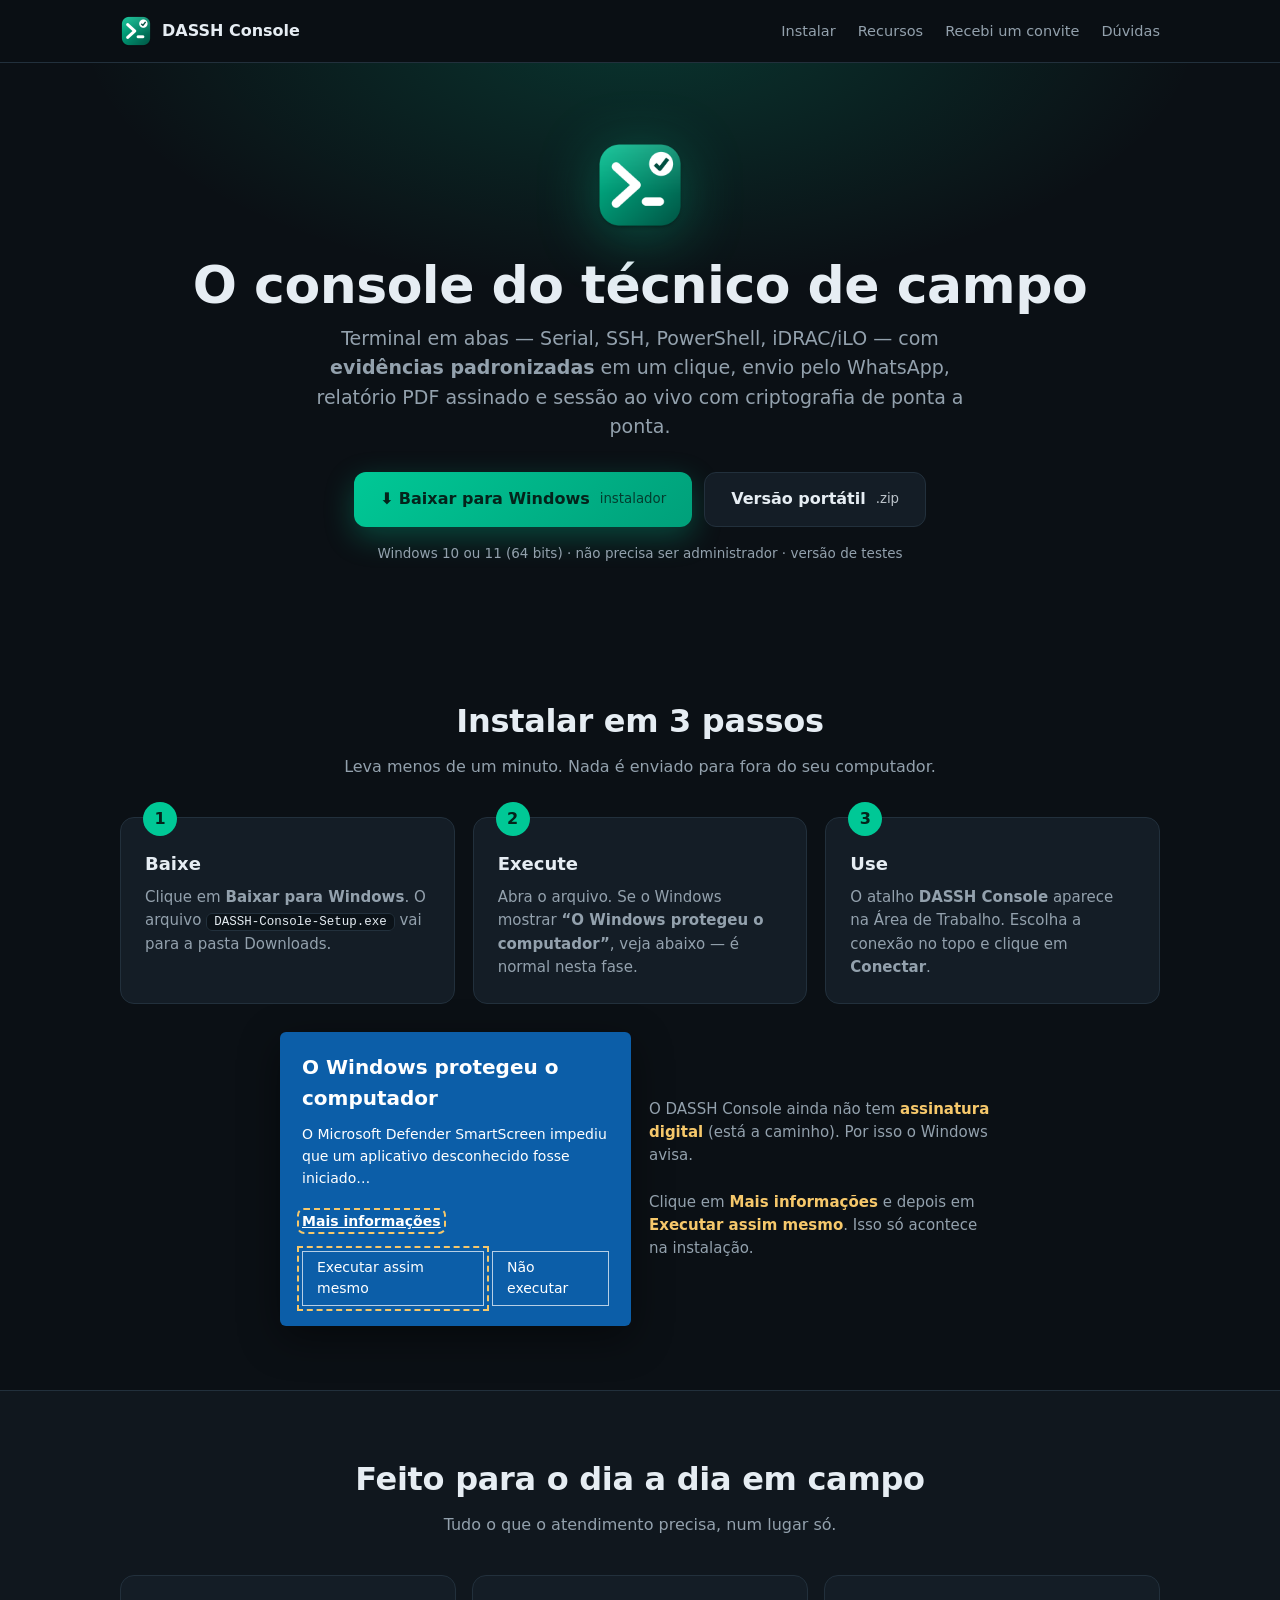
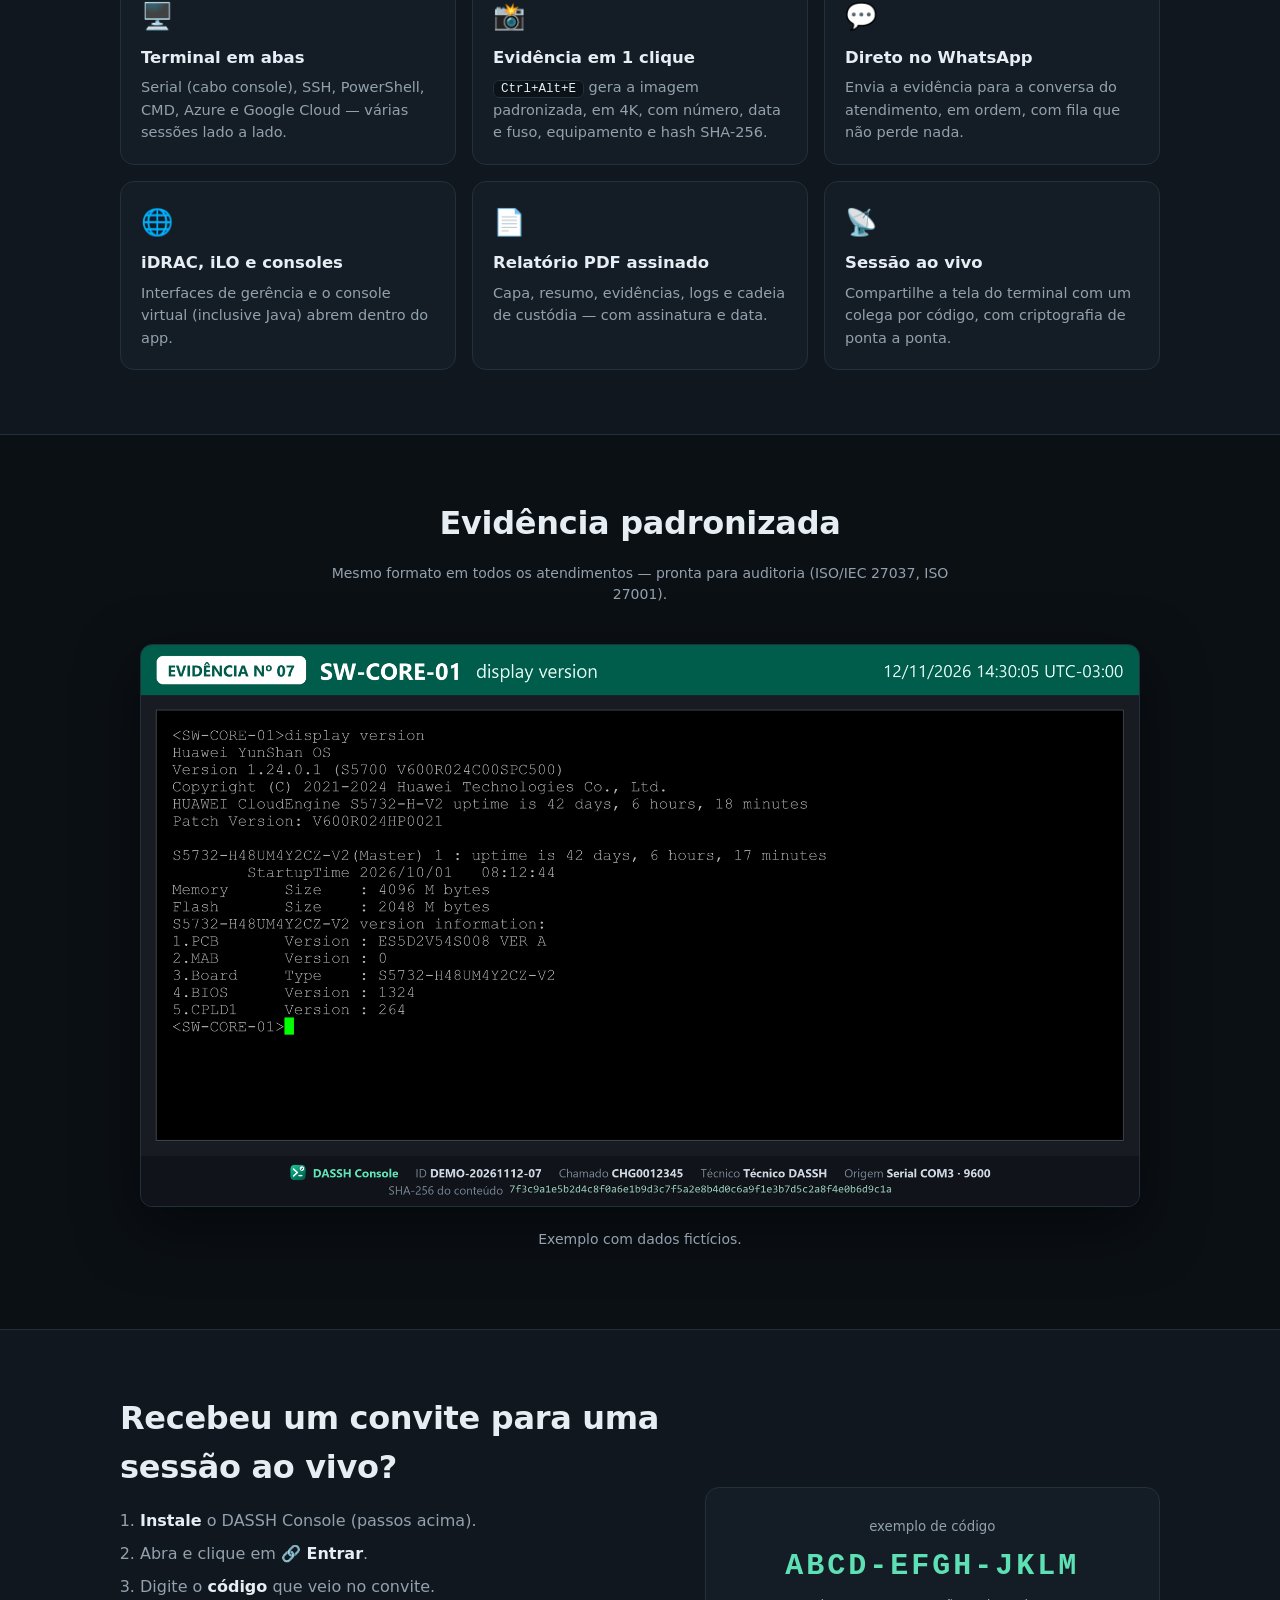
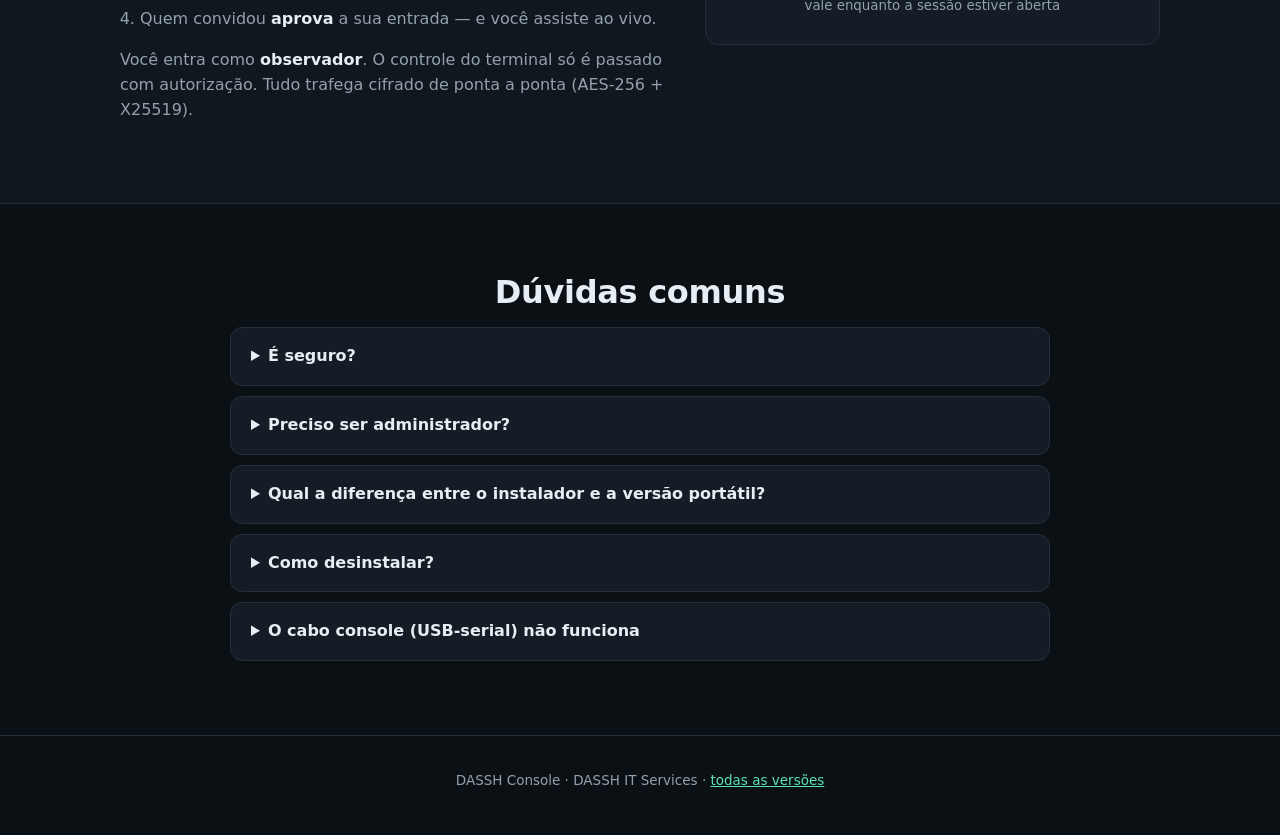
==== index.html @ 8c405d83 "Pagina de instalacao (GitHub Pages)" ====
<!doctype html>
<html lang="pt-BR">
<head>
<meta charset="utf-8">
<meta name="viewport" content="width=device-width, initial-scale=1">
<title>DASSH Console — instalar</title>
<meta name="description" content="DASSH Console: terminal em abas (Serial, SSH, PowerShell, Web/iDRAC) com evidências padronizadas, relatório PDF e sessão ao vivo. Instalação em 3 passos.">
<link rel="icon" href="img/favicon.ico">
<style>
  :root {
    --fundo: #0b1015; --fundo2: #10171e; --painel: #141d26; --borda: #22303c; --texto: #e6edf3; --suave: #93a1ad;
    --verde: #00c896; --verde-esc: #004e40; --verde-cl: #5ee0b5; --aviso: #f6c86b; --raio: 14px;
  }
  * { box-sizing: border-box; }
  html { scroll-behavior: smooth; }
  body { margin: 0; background: var(--fundo); color: var(--texto); line-height: 1.55;
    font: 16px/1.55 "Segoe UI", system-ui, -apple-system, Roboto, "Helvetica Neue", Arial, sans-serif; }
  a { color: var(--verde-cl); }
  .cont { max-width: 1080px; margin: 0 auto; padding: 0 20px; }
  header.topo { position: sticky; top: 0; z-index: 5; background: rgba(11,16,21,.85); backdrop-filter: blur(10px);
    border-bottom: 1px solid var(--borda); }
  header.topo .cont { display: flex; align-items: center; justify-content: space-between; height: 62px; }
  .marca { display: flex; align-items: center; gap: 10px; text-decoration: none; color: var(--texto); font-weight: 700; }
  .marca img { width: 32px; height: 32px; }
  nav a { color: var(--suave); text-decoration: none; margin-left: 22px; font-size: 14.5px; }
  nav a:hover { color: var(--texto); }
  @media (max-width: 720px) { nav { display: none; } }

  .hero { padding: 76px 0 56px; text-align: center;
    background: radial-gradient(800px 380px at 50% -40px, rgba(0,200,150,.20), transparent 70%); }
  .hero img.logo { width: 92px; height: 92px; filter: drop-shadow(0 10px 30px rgba(0,200,150,.35)); }
  .hero h1 { font-size: clamp(32px, 5vw, 52px); margin: 18px 0 10px; letter-spacing: -.5px; line-height: 1.1; }
  .hero p.sub { color: var(--suave); font-size: clamp(16px, 2.2vw, 19px); max-width: 680px; margin: 0 auto 30px; }
  .botoes { display: flex; gap: 12px; justify-content: center; flex-wrap: wrap; }
  .btn { display: inline-flex; align-items: center; gap: 10px; padding: 14px 26px; border-radius: 12px; font-weight: 650;
    text-decoration: none; font-size: 16px; border: 1px solid var(--borda); color: var(--texto); background: var(--painel);
    transition: transform .15s, box-shadow .15s, border-color .15s; }
  .btn:hover { transform: translateY(-2px); border-color: var(--verde); }
  .btn.prim { background: linear-gradient(135deg, var(--verde), #00a07a); color: #04231b; border: 0;
    box-shadow: 0 10px 30px rgba(0,200,150,.30); }
  .btn.prim:hover { box-shadow: 0 14px 38px rgba(0,200,150,.45); }
  .btn small { font-weight: 500; opacity: .8; }
  .req { color: var(--suave); font-size: 13.5px; margin-top: 16px; }

  section { padding: 64px 0; }
  section.alt { background: var(--fundo2); border-top: 1px solid var(--borda); border-bottom: 1px solid var(--borda); }
  h2 { font-size: clamp(24px, 3.4vw, 32px); margin: 0 0 8px; text-align: center; letter-spacing: -.3px; }
  .lead { color: var(--suave); text-align: center; margin: 0 auto 38px; max-width: 640px; }

  .passos { display: grid; grid-template-columns: repeat(3, 1fr); gap: 18px; counter-reset: p; }
  @media (max-width: 860px) { .passos { grid-template-columns: 1fr; } }
  .passo { background: var(--painel); border: 1px solid var(--borda); border-radius: var(--raio); padding: 24px; position: relative; }
  .passo::before { counter-increment: p; content: counter(p); position: absolute; top: -16px; left: 22px; width: 34px; height: 34px;
    border-radius: 50%; background: var(--verde); color: #04231b; font-weight: 800; display: grid; place-items: center; }
  .passo h3 { margin: 8px 0 8px; font-size: 18px; }
  .passo p { margin: 0; color: var(--suave); font-size: 15px; }
  kbd { font: 12.5px Consolas, monospace; background: #0b1218; border: 1px solid var(--borda); border-radius: 6px; padding: 1px 7px; color: var(--texto); }

  /* "Windows protegeu o computador" desenhado em HTML (sem print) */
  .smart { margin: 28px auto 0; max-width: 720px; display: grid; grid-template-columns: 1fr 1fr; gap: 18px; align-items: center; }
  @media (max-width: 760px) { .smart { grid-template-columns: 1fr; } }
  .win { background: #0c5ea8; color: #fff; border-radius: 6px; padding: 20px 22px; font-size: 14px; box-shadow: 0 12px 40px rgba(0,0,0,.45); }
  .win b { font-size: 20px; font-weight: 600; display: block; margin-bottom: 10px; }
  .win .link { text-decoration: underline; font-weight: 600; outline: 2px dashed var(--aviso); outline-offset: 3px; border-radius: 2px; }
  .win .rodape { display: flex; justify-content: flex-end; gap: 8px; margin-top: 18px; }
  .win .rodape span { border: 1px solid rgba(255,255,255,.7); padding: 5px 14px; }
  .win .rodape span.exec { outline: 2px dashed var(--aviso); outline-offset: 3px; }
  .smart .exp { color: var(--suave); font-size: 15px; }
  .smart .exp b { color: var(--aviso); }

  .recursos { display: grid; grid-template-columns: repeat(3, 1fr); gap: 16px; }
  @media (max-width: 860px) { .recursos { grid-template-columns: 1fr 1fr; } }
  @media (max-width: 560px) { .recursos { grid-template-columns: 1fr; } }
  .rec { background: var(--painel); border: 1px solid var(--borda); border-radius: var(--raio); padding: 20px; }
  .rec .ic { font-size: 26px; }
  .rec h3 { margin: 8px 0 6px; font-size: 16.5px; }
  .rec p { margin: 0; color: var(--suave); font-size: 14.5px; }

  .ev { text-align: center; }
  .ev img { width: 100%; max-width: 1000px; border-radius: 12px; border: 1px solid var(--borda); box-shadow: 0 20px 60px rgba(0,0,0,.5); }
  .ev p { color: var(--suave); font-size: 14px; margin-top: 14px; }

  .convite { display: grid; grid-template-columns: 1.1fr .9fr; gap: 28px; align-items: center; }
  @media (max-width: 860px) { .convite { grid-template-columns: 1fr; } }
  .convite ol { padding-left: 20px; color: var(--suave); } .convite li { margin: 8px 0; } .convite li b { color: var(--texto); }
  .codigo { background: var(--painel); border: 1px solid var(--borda); border-radius: var(--raio); padding: 26px; text-align: center; }
  .codigo .c { font: 700 clamp(22px, 4vw, 30px) Consolas, monospace; letter-spacing: 3px; color: var(--verde-cl); margin: 10px 0; }
  .codigo small { color: var(--suave); }

  details { background: var(--painel); border: 1px solid var(--borda); border-radius: 12px; padding: 16px 20px; margin: 10px auto; max-width: 820px; }
  summary { cursor: pointer; font-weight: 600; }
  details p { color: var(--suave); margin: 10px 0 0; }

  footer { padding: 34px 0 44px; text-align: center; color: var(--suave); font-size: 13.5px; border-top: 1px solid var(--borda); }
</style>
</head>
<body>
<header class="topo"><div class="cont">
  <a class="marca" href="#"><img src="img/logo.png" alt="">DASSH Console</a>
  <nav><a href="#instalar">Instalar</a><a href="#recursos">Recursos</a><a href="#convite">Recebi um convite</a><a href="#duvidas">Dúvidas</a></nav>
</div></header>

<section class="hero"><div class="cont">
  <img class="logo" src="img/logo.png" alt="DASSH Console">
  <h1>O console do técnico de campo</h1>
  <p class="sub">Terminal em abas — Serial, SSH, PowerShell, iDRAC/iLO — com <b>evidências padronizadas</b> em um clique,
    envio pelo WhatsApp, relatório PDF assinado e sessão ao vivo com criptografia de ponta a ponta.</p>
  <div class="botoes">
    <a class="btn prim" href="https://github.com/ClaudioSirimarco/dassh-console-download/releases/latest/download/DASSH-Console-Setup.exe">⬇ Baixar para Windows <small>instalador</small></a>
    <a class="btn" href="https://github.com/ClaudioSirimarco/dassh-console-download/releases/latest/download/DASSH-Console-Portatil.zip">Versão portátil <small>.zip</small></a>
  </div>
  <p class="req">Windows 10 ou 11 (64 bits) · não precisa ser administrador · versão de testes</p>
</div></section>

<section id="instalar"><div class="cont">
  <h2>Instalar em 3 passos</h2>
  <p class="lead">Leva menos de um minuto. Nada é enviado para fora do seu computador.</p>
  <div class="passos">
    <div class="passo"><h3>Baixe</h3><p>Clique em <b>Baixar para Windows</b>. O arquivo <kbd>DASSH-Console-Setup.exe</kbd> vai para a pasta Downloads.</p></div>
    <div class="passo"><h3>Execute</h3><p>Abra o arquivo. Se o Windows mostrar <b>“O Windows protegeu o computador”</b>, veja abaixo — é normal nesta fase.</p></div>
    <div class="passo"><h3>Use</h3><p>O atalho <b>DASSH Console</b> aparece na Área de Trabalho. Escolha a conexão no topo e clique em <b>Conectar</b>.</p></div>
  </div>
  <div class="smart">
    <div class="win" aria-hidden="true"><b>O Windows protegeu o computador</b>
      O Microsoft Defender SmartScreen impediu que um aplicativo desconhecido fosse iniciado…<br><br>
      <span class="link">Mais informações</span>
      <div class="rodape"><span class="exec">Executar assim mesmo</span><span>Não executar</span></div></div>
    <div class="exp">O DASSH Console ainda não tem <b>assinatura digital</b> (está a caminho). Por isso o Windows avisa.<br><br>
      Clique em <b>Mais informações</b> e depois em <b>Executar assim mesmo</b>. Isso só acontece na instalação.</div>
  </div>
</div></section>

<section class="alt" id="recursos"><div class="cont">
  <h2>Feito para o dia a dia em campo</h2>
  <p class="lead">Tudo o que o atendimento precisa, num lugar só.</p>
  <div class="recursos">
    <div class="rec"><div class="ic">🖥️</div><h3>Terminal em abas</h3><p>Serial (cabo console), SSH, PowerShell, CMD, Azure e Google Cloud — várias sessões lado a lado.</p></div>
    <div class="rec"><div class="ic">📸</div><h3>Evidência em 1 clique</h3><p><kbd>Ctrl+Alt+E</kbd> gera a imagem padronizada, em 4K, com número, data e fuso, equipamento e hash SHA-256.</p></div>
    <div class="rec"><div class="ic">💬</div><h3>Direto no WhatsApp</h3><p>Envia a evidência para a conversa do atendimento, em ordem, com fila que não perde nada.</p></div>
    <div class="rec"><div class="ic">🌐</div><h3>iDRAC, iLO e consoles</h3><p>Interfaces de gerência e o console virtual (inclusive Java) abrem dentro do app.</p></div>
    <div class="rec"><div class="ic">📄</div><h3>Relatório PDF assinado</h3><p>Capa, resumo, evidências, logs e cadeia de custódia — com assinatura e data.</p></div>
    <div class="rec"><div class="ic">📡</div><h3>Sessão ao vivo</h3><p>Compartilhe a tela do terminal com um colega por código, com criptografia de ponta a ponta.</p></div>
  </div>
</div></section>

<section class="ev"><div class="cont">
  <h2>Evidência padronizada</h2>
  <p class="lead">Mesmo formato em todos os atendimentos — pronta para auditoria (ISO/IEC 27037, ISO 27001).</p>
  <img src="img/evidencia-exemplo.png" alt="Exemplo de evidência gerada pelo DASSH Console" loading="lazy">
  <p>Exemplo com dados fictícios.</p>
</div></section>

<section class="alt" id="convite"><div class="cont convite">
  <div>
    <h2 style="text-align:left">Recebeu um convite para uma sessão ao vivo?</h2>
    <ol>
      <li><b>Instale</b> o DASSH Console (passos acima).</li>
      <li>Abra e clique em <b>🔗 Entrar</b>.</li>
      <li>Digite o <b>código</b> que veio no convite.</li>
      <li>Quem convidou <b>aprova</b> a sua entrada — e você assiste ao vivo.</li>
    </ol>
    <p style="color:var(--suave)">Você entra como <b style="color:var(--texto)">observador</b>. O controle do terminal só é passado com
      autorização. Tudo trafega cifrado de ponta a ponta (AES-256 + X25519).</p>
  </div>
  <div class="codigo"><small>exemplo de código</small><div class="c">ABCD-EFGH-JKLM</div><small>vale enquanto a sessão estiver aberta</small></div>
</div></section>

<section id="duvidas"><div class="cont">
  <h2>Dúvidas comuns</h2>
  <details><summary>É seguro?</summary><p>O app roda no seu computador. Evidências, logs e senhas ficam com você (as senhas
    protegidas pelo próprio Windows). A câmera e o microfone nunca são usados. Na sessão ao vivo, só quem você aprova consegue ver.</p></details>
  <details><summary>Preciso ser administrador?</summary><p>Não. A instalação é só para o seu usuário. O app só pede permissão do
    Windows em ações específicas (ex.: instalar o driver do cabo console ou adicionar um IP temporário), e sempre avisa antes.</p></details>
  <details><summary>Qual a diferença entre o instalador e a versão portátil?</summary><p>O instalador cria atalhos e o desinstalador.
    A portátil roda de uma pasta ou pendrive, sem instalar: descompacte e abra <kbd>DASSH Console.exe</kbd>.</p></details>
  <details><summary>Como desinstalar?</summary><p>Configurações do Windows → Aplicativos → DASSH Console → Desinstalar.</p></details>
  <details><summary>O cabo console (USB-serial) não funciona</summary><p>Use o botão 🩺 ao lado da porta COM: o app diagnostica
    o cabo e o driver e indica a correção. O 🔓 libera uma porta que ficou presa.</p></details>
</div></section>

<footer><div class="cont">DASSH Console · DASSH IT Services · <a href="https://github.com/ClaudioSirimarco/dassh-console-download/releases">todas as versões</a></div></footer>
</body>
</html>
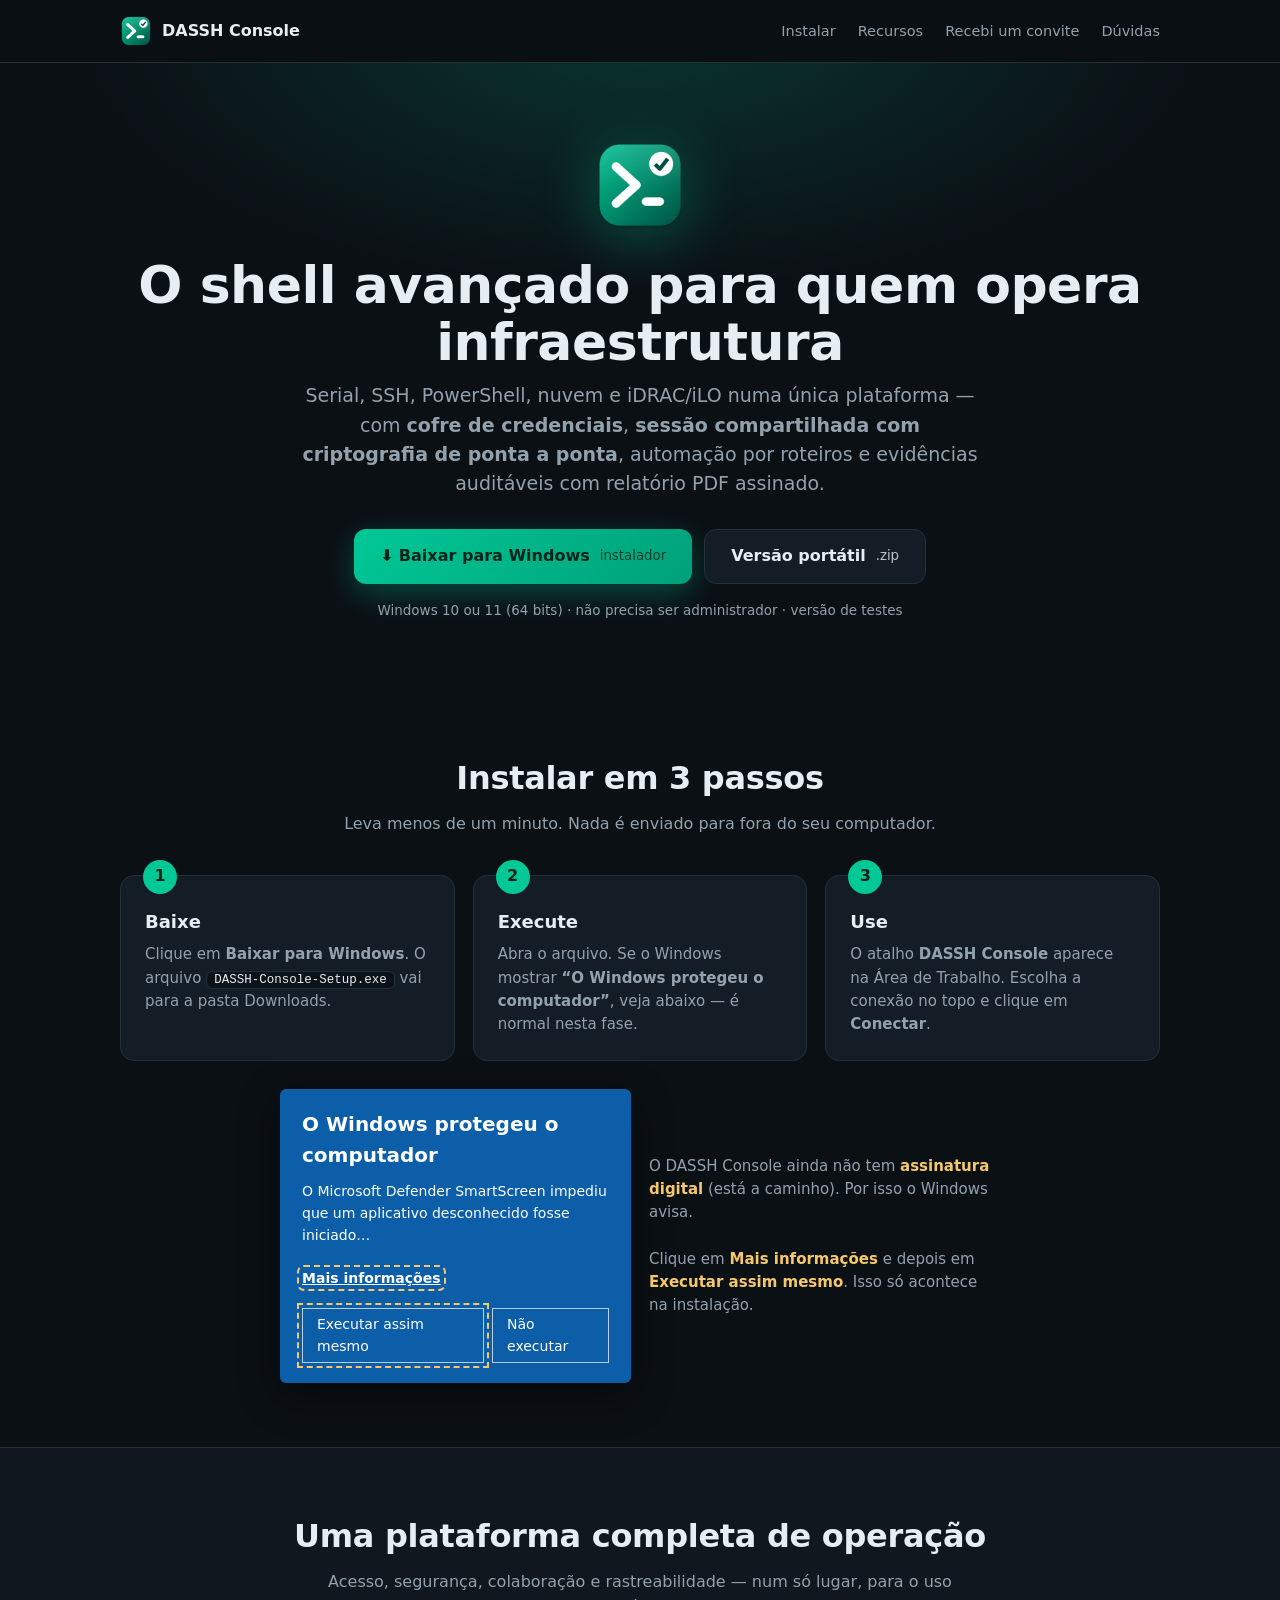
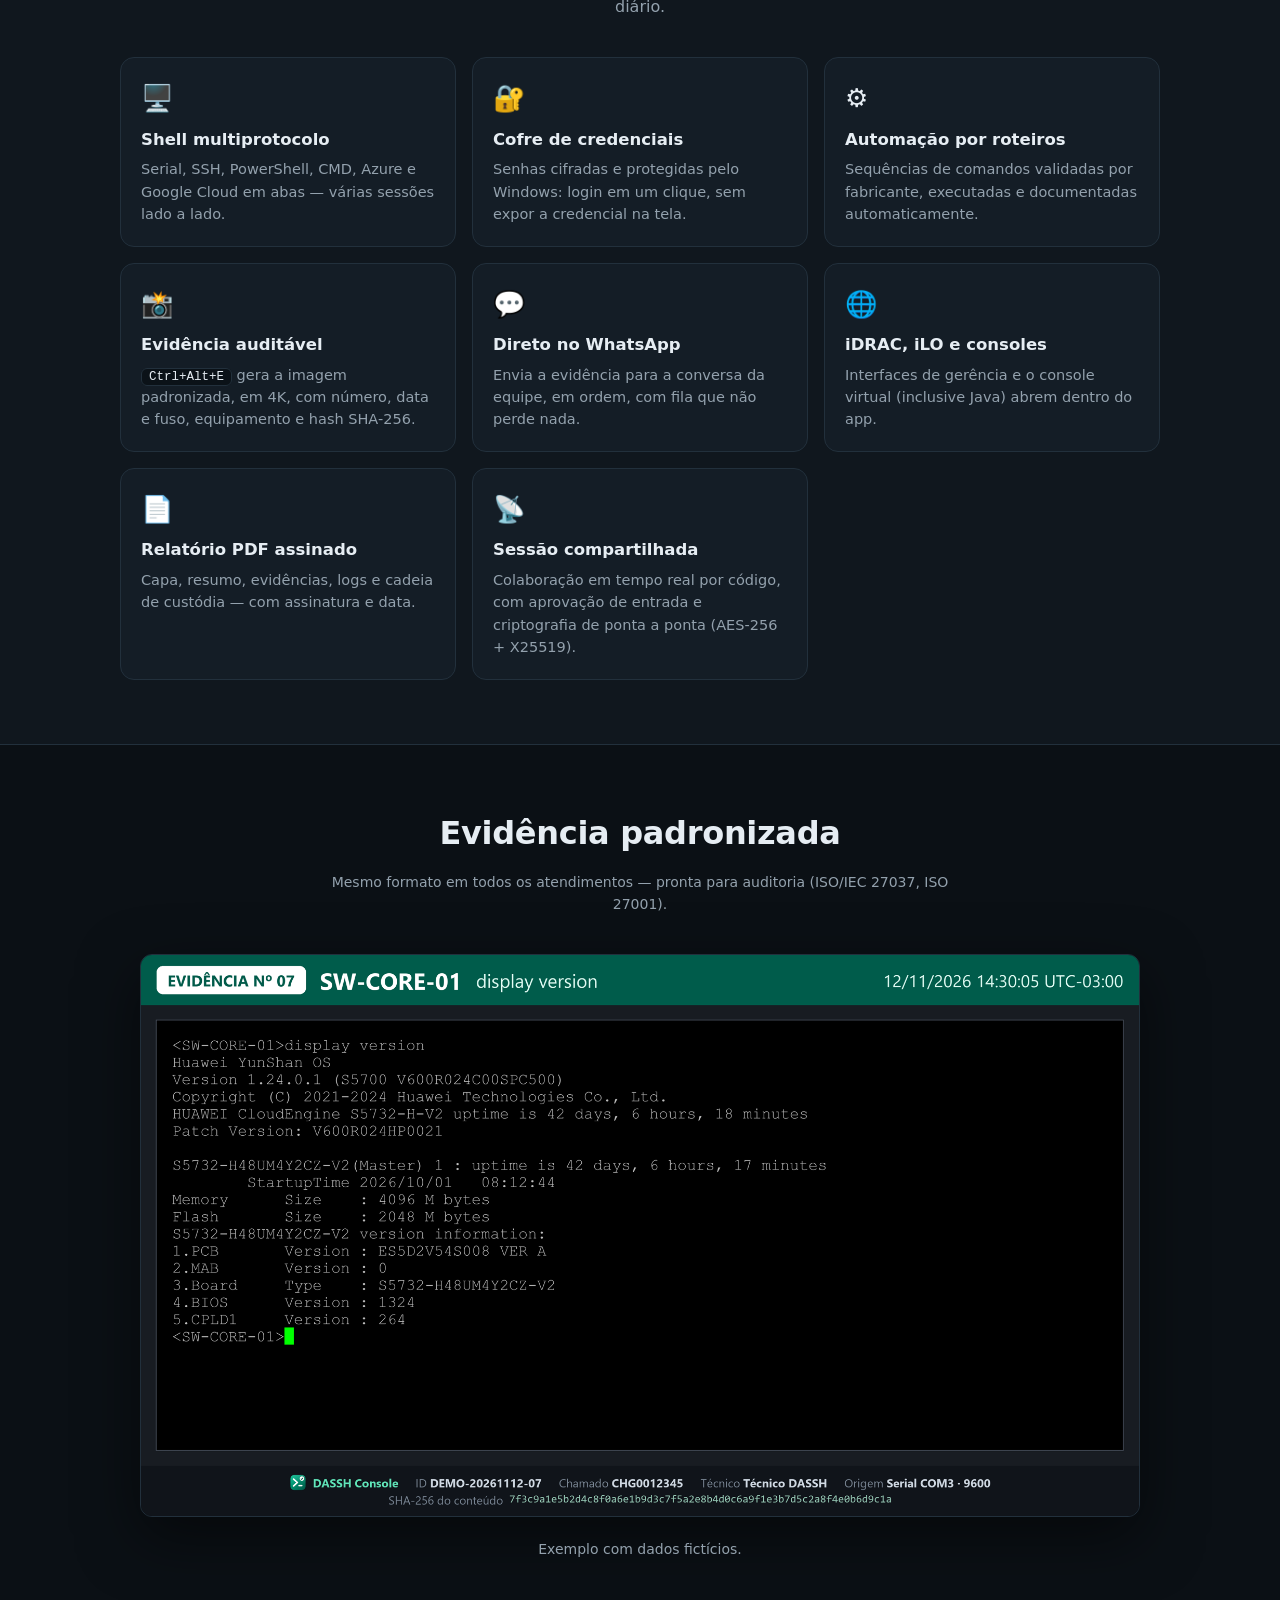
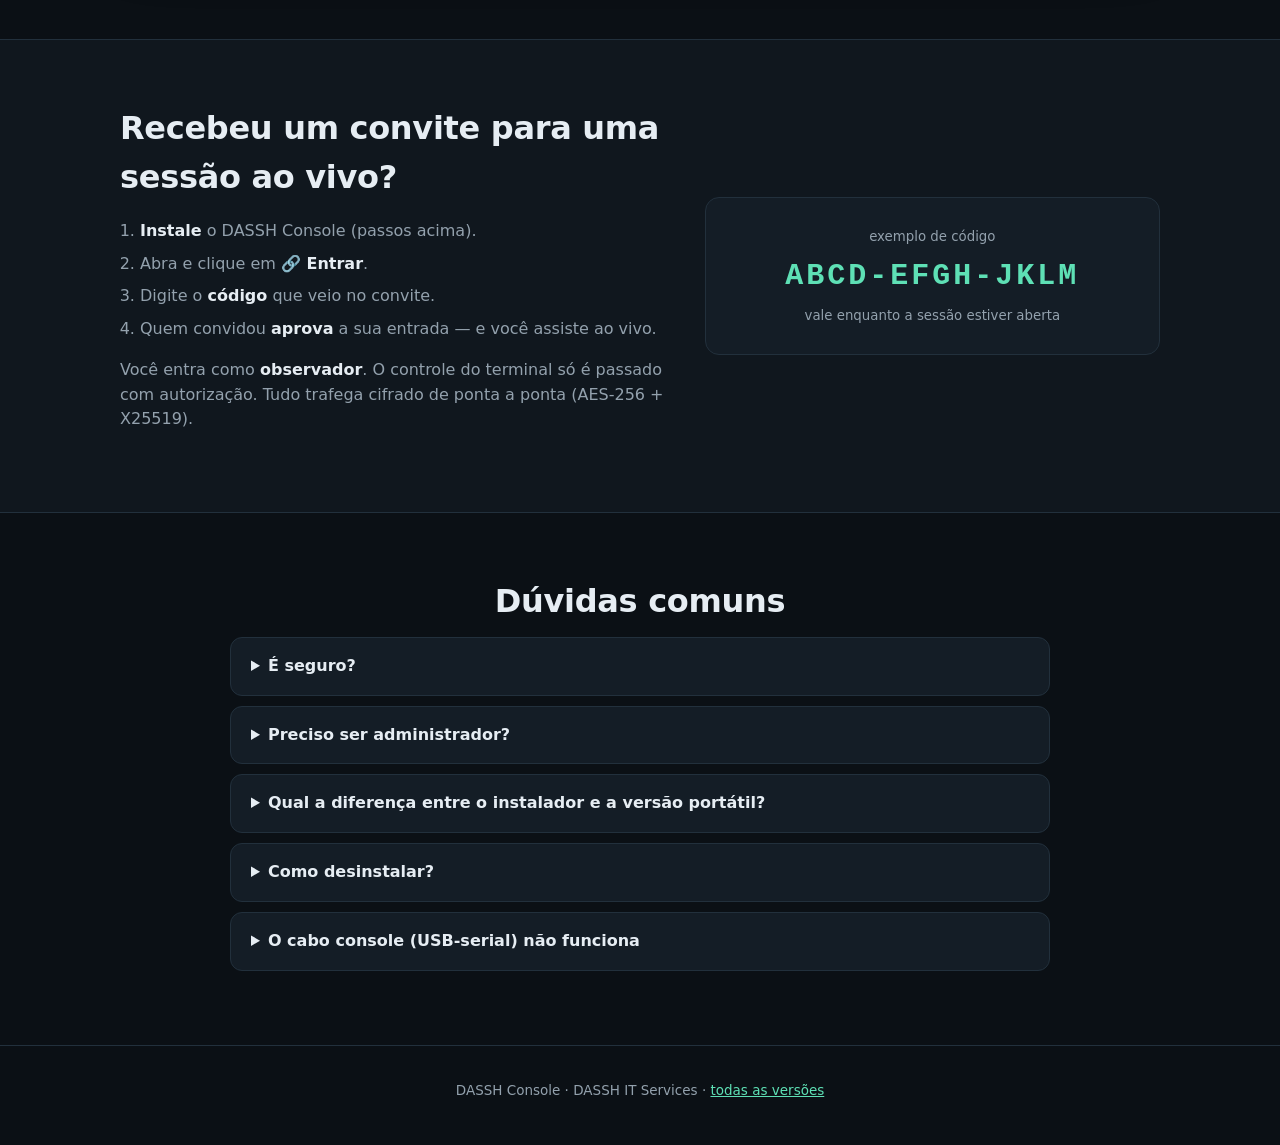
==== commit 00380742: "Posicionamento: shell avançado (cofre, sessão E2E, automação) em vez de 'console do técnico de campo" ====
--- a/index.html
+++ b/index.html
@@ -1,183 +1,185 @@
-<!doctype html>
-<html lang="pt-BR">
-<head>
-<meta charset="utf-8">
-<meta name="viewport" content="width=device-width, initial-scale=1">
-<title>DASSH Console — instalar</title>
-<meta name="description" content="DASSH Console: terminal em abas (Serial, SSH, PowerShell, Web/iDRAC) com evidências padronizadas, relatório PDF e sessão ao vivo. Instalação em 3 passos.">
-<link rel="icon" href="img/favicon.ico">
-<style>
-  :root {
-    --fundo: #0b1015; --fundo2: #10171e; --painel: #141d26; --borda: #22303c; --texto: #e6edf3; --suave: #93a1ad;
-    --verde: #00c896; --verde-esc: #004e40; --verde-cl: #5ee0b5; --aviso: #f6c86b; --raio: 14px;
-  }
-  * { box-sizing: border-box; }
-  html { scroll-behavior: smooth; }
-  body { margin: 0; background: var(--fundo); color: var(--texto); line-height: 1.55;
-    font: 16px/1.55 "Segoe UI", system-ui, -apple-system, Roboto, "Helvetica Neue", Arial, sans-serif; }
-  a { color: var(--verde-cl); }
-  .cont { max-width: 1080px; margin: 0 auto; padding: 0 20px; }
-  header.topo { position: sticky; top: 0; z-index: 5; background: rgba(11,16,21,.85); backdrop-filter: blur(10px);
-    border-bottom: 1px solid var(--borda); }
-  header.topo .cont { display: flex; align-items: center; justify-content: space-between; height: 62px; }
-  .marca { display: flex; align-items: center; gap: 10px; text-decoration: none; color: var(--texto); font-weight: 700; }
-  .marca img { width: 32px; height: 32px; }
-  nav a { color: var(--suave); text-decoration: none; margin-left: 22px; font-size: 14.5px; }
-  nav a:hover { color: var(--texto); }
-  @media (max-width: 720px) { nav { display: none; } }
-
-  .hero { padding: 76px 0 56px; text-align: center;
-    background: radial-gradient(800px 380px at 50% -40px, rgba(0,200,150,.20), transparent 70%); }
-  .hero img.logo { width: 92px; height: 92px; filter: drop-shadow(0 10px 30px rgba(0,200,150,.35)); }
-  .hero h1 { font-size: clamp(32px, 5vw, 52px); margin: 18px 0 10px; letter-spacing: -.5px; line-height: 1.1; }
-  .hero p.sub { color: var(--suave); font-size: clamp(16px, 2.2vw, 19px); max-width: 680px; margin: 0 auto 30px; }
-  .botoes { display: flex; gap: 12px; justify-content: center; flex-wrap: wrap; }
-  .btn { display: inline-flex; align-items: center; gap: 10px; padding: 14px 26px; border-radius: 12px; font-weight: 650;
-    text-decoration: none; font-size: 16px; border: 1px solid var(--borda); color: var(--texto); background: var(--painel);
-    transition: transform .15s, box-shadow .15s, border-color .15s; }
-  .btn:hover { transform: translateY(-2px); border-color: var(--verde); }
-  .btn.prim { background: linear-gradient(135deg, var(--verde), #00a07a); color: #04231b; border: 0;
-    box-shadow: 0 10px 30px rgba(0,200,150,.30); }
-  .btn.prim:hover { box-shadow: 0 14px 38px rgba(0,200,150,.45); }
-  .btn small { font-weight: 500; opacity: .8; }
-  .req { color: var(--suave); font-size: 13.5px; margin-top: 16px; }
-
-  section { padding: 64px 0; }
-  section.alt { background: var(--fundo2); border-top: 1px solid var(--borda); border-bottom: 1px solid var(--borda); }
-  h2 { font-size: clamp(24px, 3.4vw, 32px); margin: 0 0 8px; text-align: center; letter-spacing: -.3px; }
-  .lead { color: var(--suave); text-align: center; margin: 0 auto 38px; max-width: 640px; }
-
-  .passos { display: grid; grid-template-columns: repeat(3, 1fr); gap: 18px; counter-reset: p; }
-  @media (max-width: 860px) { .passos { grid-template-columns: 1fr; } }
-  .passo { background: var(--painel); border: 1px solid var(--borda); border-radius: var(--raio); padding: 24px; position: relative; }
-  .passo::before { counter-increment: p; content: counter(p); position: absolute; top: -16px; left: 22px; width: 34px; height: 34px;
-    border-radius: 50%; background: var(--verde); color: #04231b; font-weight: 800; display: grid; place-items: center; }
-  .passo h3 { margin: 8px 0 8px; font-size: 18px; }
-  .passo p { margin: 0; color: var(--suave); font-size: 15px; }
-  kbd { font: 12.5px Consolas, monospace; background: #0b1218; border: 1px solid var(--borda); border-radius: 6px; padding: 1px 7px; color: var(--texto); }
-
-  /* "Windows protegeu o computador" desenhado em HTML (sem print) */
-  .smart { margin: 28px auto 0; max-width: 720px; display: grid; grid-template-columns: 1fr 1fr; gap: 18px; align-items: center; }
-  @media (max-width: 760px) { .smart { grid-template-columns: 1fr; } }
-  .win { background: #0c5ea8; color: #fff; border-radius: 6px; padding: 20px 22px; font-size: 14px; box-shadow: 0 12px 40px rgba(0,0,0,.45); }
-  .win b { font-size: 20px; font-weight: 600; display: block; margin-bottom: 10px; }
-  .win .link { text-decoration: underline; font-weight: 600; outline: 2px dashed var(--aviso); outline-offset: 3px; border-radius: 2px; }
-  .win .rodape { display: flex; justify-content: flex-end; gap: 8px; margin-top: 18px; }
-  .win .rodape span { border: 1px solid rgba(255,255,255,.7); padding: 5px 14px; }
-  .win .rodape span.exec { outline: 2px dashed var(--aviso); outline-offset: 3px; }
-  .smart .exp { color: var(--suave); font-size: 15px; }
-  .smart .exp b { color: var(--aviso); }
-
-  .recursos { display: grid; grid-template-columns: repeat(3, 1fr); gap: 16px; }
-  @media (max-width: 860px) { .recursos { grid-template-columns: 1fr 1fr; } }
-  @media (max-width: 560px) { .recursos { grid-template-columns: 1fr; } }
-  .rec { background: var(--painel); border: 1px solid var(--borda); border-radius: var(--raio); padding: 20px; }
-  .rec .ic { font-size: 26px; }
-  .rec h3 { margin: 8px 0 6px; font-size: 16.5px; }
-  .rec p { margin: 0; color: var(--suave); font-size: 14.5px; }
-
-  .ev { text-align: center; }
-  .ev img { width: 100%; max-width: 1000px; border-radius: 12px; border: 1px solid var(--borda); box-shadow: 0 20px 60px rgba(0,0,0,.5); }
-  .ev p { color: var(--suave); font-size: 14px; margin-top: 14px; }
-
-  .convite { display: grid; grid-template-columns: 1.1fr .9fr; gap: 28px; align-items: center; }
-  @media (max-width: 860px) { .convite { grid-template-columns: 1fr; } }
-  .convite ol { padding-left: 20px; color: var(--suave); } .convite li { margin: 8px 0; } .convite li b { color: var(--texto); }
-  .codigo { background: var(--painel); border: 1px solid var(--borda); border-radius: var(--raio); padding: 26px; text-align: center; }
-  .codigo .c { font: 700 clamp(22px, 4vw, 30px) Consolas, monospace; letter-spacing: 3px; color: var(--verde-cl); margin: 10px 0; }
-  .codigo small { color: var(--suave); }
-
-  details { background: var(--painel); border: 1px solid var(--borda); border-radius: 12px; padding: 16px 20px; margin: 10px auto; max-width: 820px; }
-  summary { cursor: pointer; font-weight: 600; }
-  details p { color: var(--suave); margin: 10px 0 0; }
-
-  footer { padding: 34px 0 44px; text-align: center; color: var(--suave); font-size: 13.5px; border-top: 1px solid var(--borda); }
-</style>
-</head>
-<body>
-<header class="topo"><div class="cont">
-  <a class="marca" href="#"><img src="img/logo.png" alt="">DASSH Console</a>
-  <nav><a href="#instalar">Instalar</a><a href="#recursos">Recursos</a><a href="#convite">Recebi um convite</a><a href="#duvidas">Dúvidas</a></nav>
-</div></header>
-
-<section class="hero"><div class="cont">
-  <img class="logo" src="img/logo.png" alt="DASSH Console">
-  <h1>O console do técnico de campo</h1>
-  <p class="sub">Terminal em abas — Serial, SSH, PowerShell, iDRAC/iLO — com <b>evidências padronizadas</b> em um clique,
-    envio pelo WhatsApp, relatório PDF assinado e sessão ao vivo com criptografia de ponta a ponta.</p>
-  <div class="botoes">
-    <a class="btn prim" href="https://github.com/ClaudioSirimarco/dassh-console-download/releases/latest/download/DASSH-Console-Setup.exe">⬇ Baixar para Windows <small>instalador</small></a>
-    <a class="btn" href="https://github.com/ClaudioSirimarco/dassh-console-download/releases/latest/download/DASSH-Console-Portatil.zip">Versão portátil <small>.zip</small></a>
-  </div>
-  <p class="req">Windows 10 ou 11 (64 bits) · não precisa ser administrador · versão de testes</p>
-</div></section>
-
-<section id="instalar"><div class="cont">
-  <h2>Instalar em 3 passos</h2>
-  <p class="lead">Leva menos de um minuto. Nada é enviado para fora do seu computador.</p>
-  <div class="passos">
-    <div class="passo"><h3>Baixe</h3><p>Clique em <b>Baixar para Windows</b>. O arquivo <kbd>DASSH-Console-Setup.exe</kbd> vai para a pasta Downloads.</p></div>
-    <div class="passo"><h3>Execute</h3><p>Abra o arquivo. Se o Windows mostrar <b>“O Windows protegeu o computador”</b>, veja abaixo — é normal nesta fase.</p></div>
-    <div class="passo"><h3>Use</h3><p>O atalho <b>DASSH Console</b> aparece na Área de Trabalho. Escolha a conexão no topo e clique em <b>Conectar</b>.</p></div>
-  </div>
-  <div class="smart">
-    <div class="win" aria-hidden="true"><b>O Windows protegeu o computador</b>
-      O Microsoft Defender SmartScreen impediu que um aplicativo desconhecido fosse iniciado…<br><br>
-      <span class="link">Mais informações</span>
-      <div class="rodape"><span class="exec">Executar assim mesmo</span><span>Não executar</span></div></div>
-    <div class="exp">O DASSH Console ainda não tem <b>assinatura digital</b> (está a caminho). Por isso o Windows avisa.<br><br>
-      Clique em <b>Mais informações</b> e depois em <b>Executar assim mesmo</b>. Isso só acontece na instalação.</div>
-  </div>
-</div></section>
-
-<section class="alt" id="recursos"><div class="cont">
-  <h2>Feito para o dia a dia em campo</h2>
-  <p class="lead">Tudo o que o atendimento precisa, num lugar só.</p>
-  <div class="recursos">
-    <div class="rec"><div class="ic">🖥️</div><h3>Terminal em abas</h3><p>Serial (cabo console), SSH, PowerShell, CMD, Azure e Google Cloud — várias sessões lado a lado.</p></div>
-    <div class="rec"><div class="ic">📸</div><h3>Evidência em 1 clique</h3><p><kbd>Ctrl+Alt+E</kbd> gera a imagem padronizada, em 4K, com número, data e fuso, equipamento e hash SHA-256.</p></div>
-    <div class="rec"><div class="ic">💬</div><h3>Direto no WhatsApp</h3><p>Envia a evidência para a conversa do atendimento, em ordem, com fila que não perde nada.</p></div>
-    <div class="rec"><div class="ic">🌐</div><h3>iDRAC, iLO e consoles</h3><p>Interfaces de gerência e o console virtual (inclusive Java) abrem dentro do app.</p></div>
-    <div class="rec"><div class="ic">📄</div><h3>Relatório PDF assinado</h3><p>Capa, resumo, evidências, logs e cadeia de custódia — com assinatura e data.</p></div>
-    <div class="rec"><div class="ic">📡</div><h3>Sessão ao vivo</h3><p>Compartilhe a tela do terminal com um colega por código, com criptografia de ponta a ponta.</p></div>
-  </div>
-</div></section>
-
-<section class="ev"><div class="cont">
-  <h2>Evidência padronizada</h2>
-  <p class="lead">Mesmo formato em todos os atendimentos — pronta para auditoria (ISO/IEC 27037, ISO 27001).</p>
-  <img src="img/evidencia-exemplo.png" alt="Exemplo de evidência gerada pelo DASSH Console" loading="lazy">
-  <p>Exemplo com dados fictícios.</p>
-</div></section>
-
-<section class="alt" id="convite"><div class="cont convite">
-  <div>
-    <h2 style="text-align:left">Recebeu um convite para uma sessão ao vivo?</h2>
-    <ol>
-      <li><b>Instale</b> o DASSH Console (passos acima).</li>
-      <li>Abra e clique em <b>🔗 Entrar</b>.</li>
-      <li>Digite o <b>código</b> que veio no convite.</li>
-      <li>Quem convidou <b>aprova</b> a sua entrada — e você assiste ao vivo.</li>
-    </ol>
-    <p style="color:var(--suave)">Você entra como <b style="color:var(--texto)">observador</b>. O controle do terminal só é passado com
-      autorização. Tudo trafega cifrado de ponta a ponta (AES-256 + X25519).</p>
-  </div>
-  <div class="codigo"><small>exemplo de código</small><div class="c">ABCD-EFGH-JKLM</div><small>vale enquanto a sessão estiver aberta</small></div>
-</div></section>
-
-<section id="duvidas"><div class="cont">
-  <h2>Dúvidas comuns</h2>
-  <details><summary>É seguro?</summary><p>O app roda no seu computador. Evidências, logs e senhas ficam com você (as senhas
-    protegidas pelo próprio Windows). A câmera e o microfone nunca são usados. Na sessão ao vivo, só quem você aprova consegue ver.</p></details>
-  <details><summary>Preciso ser administrador?</summary><p>Não. A instalação é só para o seu usuário. O app só pede permissão do
-    Windows em ações específicas (ex.: instalar o driver do cabo console ou adicionar um IP temporário), e sempre avisa antes.</p></details>
-  <details><summary>Qual a diferença entre o instalador e a versão portátil?</summary><p>O instalador cria atalhos e o desinstalador.
-    A portátil roda de uma pasta ou pendrive, sem instalar: descompacte e abra <kbd>DASSH Console.exe</kbd>.</p></details>
-  <details><summary>Como desinstalar?</summary><p>Configurações do Windows → Aplicativos → DASSH Console → Desinstalar.</p></details>
-  <details><summary>O cabo console (USB-serial) não funciona</summary><p>Use o botão 🩺 ao lado da porta COM: o app diagnostica
-    o cabo e o driver e indica a correção. O 🔓 libera uma porta que ficou presa.</p></details>
-</div></section>
-
-<footer><div class="cont">DASSH Console · DASSH IT Services · <a href="https://github.com/ClaudioSirimarco/dassh-console-download/releases">todas as versões</a></div></footer>
-</body>
-</html>
+<!doctype html>
+<html lang="pt-BR">
+<head>
+<meta charset="utf-8">
+<meta name="viewport" content="width=device-width, initial-scale=1">
+<title>DASSH Console — shell avançado para infraestrutura</title>
+<meta name="description" content="DASSH Console: shell avançado multiprotocolo (Serial, SSH, PowerShell, nuvem, iDRAC/iLO) com cofre de credenciais, sessão compartilhada com criptografia de ponta a ponta, automação e evidências auditáveis.">
+<link rel="icon" href="img/favicon.ico">
+<style>
+  :root {
+    --fundo: #0b1015; --fundo2: #10171e; --painel: #141d26; --borda: #22303c; --texto: #e6edf3; --suave: #93a1ad;
+    --verde: #00c896; --verde-esc: #004e40; --verde-cl: #5ee0b5; --aviso: #f6c86b; --raio: 14px;
+  }
+  * { box-sizing: border-box; }
+  html { scroll-behavior: smooth; }
+  body { margin: 0; background: var(--fundo); color: var(--texto); line-height: 1.55;
+    font: 16px/1.55 "Segoe UI", system-ui, -apple-system, Roboto, "Helvetica Neue", Arial, sans-serif; }
+  a { color: var(--verde-cl); }
+  .cont { max-width: 1080px; margin: 0 auto; padding: 0 20px; }
+  header.topo { position: sticky; top: 0; z-index: 5; background: rgba(11,16,21,.85); backdrop-filter: blur(10px);
+    border-bottom: 1px solid var(--borda); }
+  header.topo .cont { display: flex; align-items: center; justify-content: space-between; height: 62px; }
+  .marca { display: flex; align-items: center; gap: 10px; text-decoration: none; color: var(--texto); font-weight: 700; }
+  .marca img { width: 32px; height: 32px; }
+  nav a { color: var(--suave); text-decoration: none; margin-left: 22px; font-size: 14.5px; }
+  nav a:hover { color: var(--texto); }
+  @media (max-width: 720px) { nav { display: none; } }
+
+  .hero { padding: 76px 0 56px; text-align: center;
+    background: radial-gradient(800px 380px at 50% -40px, rgba(0,200,150,.20), transparent 70%); }
+  .hero img.logo { width: 92px; height: 92px; filter: drop-shadow(0 10px 30px rgba(0,200,150,.35)); }
+  .hero h1 { font-size: clamp(32px, 5vw, 52px); margin: 18px 0 10px; letter-spacing: -.5px; line-height: 1.1; }
+  .hero p.sub { color: var(--suave); font-size: clamp(16px, 2.2vw, 19px); max-width: 680px; margin: 0 auto 30px; }
+  .botoes { display: flex; gap: 12px; justify-content: center; flex-wrap: wrap; }
+  .btn { display: inline-flex; align-items: center; gap: 10px; padding: 14px 26px; border-radius: 12px; font-weight: 650;
+    text-decoration: none; font-size: 16px; border: 1px solid var(--borda); color: var(--texto); background: var(--painel);
+    transition: transform .15s, box-shadow .15s, border-color .15s; }
+  .btn:hover { transform: translateY(-2px); border-color: var(--verde); }
+  .btn.prim { background: linear-gradient(135deg, var(--verde), #00a07a); color: #04231b; border: 0;
+    box-shadow: 0 10px 30px rgba(0,200,150,.30); }
+  .btn.prim:hover { box-shadow: 0 14px 38px rgba(0,200,150,.45); }
+  .btn small { font-weight: 500; opacity: .8; }
+  .req { color: var(--suave); font-size: 13.5px; margin-top: 16px; }
+
+  section { padding: 64px 0; }
+  section.alt { background: var(--fundo2); border-top: 1px solid var(--borda); border-bottom: 1px solid var(--borda); }
+  h2 { font-size: clamp(24px, 3.4vw, 32px); margin: 0 0 8px; text-align: center; letter-spacing: -.3px; }
+  .lead { color: var(--suave); text-align: center; margin: 0 auto 38px; max-width: 640px; }
+
+  .passos { display: grid; grid-template-columns: repeat(3, 1fr); gap: 18px; counter-reset: p; }
+  @media (max-width: 860px) { .passos { grid-template-columns: 1fr; } }
+  .passo { background: var(--painel); border: 1px solid var(--borda); border-radius: var(--raio); padding: 24px; position: relative; }
+  .passo::before { counter-increment: p; content: counter(p); position: absolute; top: -16px; left: 22px; width: 34px; height: 34px;
+    border-radius: 50%; background: var(--verde); color: #04231b; font-weight: 800; display: grid; place-items: center; }
+  .passo h3 { margin: 8px 0 8px; font-size: 18px; }
+  .passo p { margin: 0; color: var(--suave); font-size: 15px; }
+  kbd { font: 12.5px Consolas, monospace; background: #0b1218; border: 1px solid var(--borda); border-radius: 6px; padding: 1px 7px; color: var(--texto); }
+
+  /* "Windows protegeu o computador" desenhado em HTML (sem print) */
+  .smart { margin: 28px auto 0; max-width: 720px; display: grid; grid-template-columns: 1fr 1fr; gap: 18px; align-items: center; }
+  @media (max-width: 760px) { .smart { grid-template-columns: 1fr; } }
+  .win { background: #0c5ea8; color: #fff; border-radius: 6px; padding: 20px 22px; font-size: 14px; box-shadow: 0 12px 40px rgba(0,0,0,.45); }
+  .win b { font-size: 20px; font-weight: 600; display: block; margin-bottom: 10px; }
+  .win .link { text-decoration: underline; font-weight: 600; outline: 2px dashed var(--aviso); outline-offset: 3px; border-radius: 2px; }
+  .win .rodape { display: flex; justify-content: flex-end; gap: 8px; margin-top: 18px; }
+  .win .rodape span { border: 1px solid rgba(255,255,255,.7); padding: 5px 14px; }
+  .win .rodape span.exec { outline: 2px dashed var(--aviso); outline-offset: 3px; }
+  .smart .exp { color: var(--suave); font-size: 15px; }
+  .smart .exp b { color: var(--aviso); }
+
+  .recursos { display: grid; grid-template-columns: repeat(3, 1fr); gap: 16px; }
+  @media (max-width: 860px) { .recursos { grid-template-columns: 1fr 1fr; } }
+  @media (max-width: 560px) { .recursos { grid-template-columns: 1fr; } }
+  .rec { background: var(--painel); border: 1px solid var(--borda); border-radius: var(--raio); padding: 20px; }
+  .rec .ic { font-size: 26px; }
+  .rec h3 { margin: 8px 0 6px; font-size: 16.5px; }
+  .rec p { margin: 0; color: var(--suave); font-size: 14.5px; }
+
+  .ev { text-align: center; }
+  .ev img { width: 100%; max-width: 1000px; border-radius: 12px; border: 1px solid var(--borda); box-shadow: 0 20px 60px rgba(0,0,0,.5); }
+  .ev p { color: var(--suave); font-size: 14px; margin-top: 14px; }
+
+  .convite { display: grid; grid-template-columns: 1.1fr .9fr; gap: 28px; align-items: center; }
+  @media (max-width: 860px) { .convite { grid-template-columns: 1fr; } }
+  .convite ol { padding-left: 20px; color: var(--suave); } .convite li { margin: 8px 0; } .convite li b { color: var(--texto); }
+  .codigo { background: var(--painel); border: 1px solid var(--borda); border-radius: var(--raio); padding: 26px; text-align: center; }
+  .codigo .c { font: 700 clamp(22px, 4vw, 30px) Consolas, monospace; letter-spacing: 3px; color: var(--verde-cl); margin: 10px 0; }
+  .codigo small { color: var(--suave); }
+
+  details { background: var(--painel); border: 1px solid var(--borda); border-radius: 12px; padding: 16px 20px; margin: 10px auto; max-width: 820px; }
+  summary { cursor: pointer; font-weight: 600; }
+  details p { color: var(--suave); margin: 10px 0 0; }
+
+  footer { padding: 34px 0 44px; text-align: center; color: var(--suave); font-size: 13.5px; border-top: 1px solid var(--borda); }
+</style>
+</head>
+<body>
+<header class="topo"><div class="cont">
+  <a class="marca" href="#"><img src="img/logo.png" alt="">DASSH Console</a>
+  <nav><a href="#instalar">Instalar</a><a href="#recursos">Recursos</a><a href="#convite">Recebi um convite</a><a href="#duvidas">Dúvidas</a></nav>
+</div></header>
+
+<section class="hero"><div class="cont">
+  <img class="logo" src="img/logo.png" alt="DASSH Console">
+  <h1>O shell avançado para quem opera infraestrutura</h1>
+  <p class="sub">Serial, SSH, PowerShell, nuvem e iDRAC/iLO numa única plataforma — com <b>cofre de credenciais</b>,
+    <b>sessão compartilhada com criptografia de ponta a ponta</b>, automação por roteiros e evidências auditáveis com relatório PDF assinado.</p>
+  <div class="botoes">
+    <a class="btn prim" href="https://github.com/ClaudioSirimarco/dassh-console-download/releases/latest/download/DASSH-Console-Setup.exe">⬇ Baixar para Windows <small>instalador</small></a>
+    <a class="btn" href="https://github.com/ClaudioSirimarco/dassh-console-download/releases/latest/download/DASSH-Console-Portatil.zip">Versão portátil <small>.zip</small></a>
+  </div>
+  <p class="req">Windows 10 ou 11 (64 bits) · não precisa ser administrador · versão de testes</p>
+</div></section>
+
+<section id="instalar"><div class="cont">
+  <h2>Instalar em 3 passos</h2>
+  <p class="lead">Leva menos de um minuto. Nada é enviado para fora do seu computador.</p>
+  <div class="passos">
+    <div class="passo"><h3>Baixe</h3><p>Clique em <b>Baixar para Windows</b>. O arquivo <kbd>DASSH-Console-Setup.exe</kbd> vai para a pasta Downloads.</p></div>
+    <div class="passo"><h3>Execute</h3><p>Abra o arquivo. Se o Windows mostrar <b>“O Windows protegeu o computador”</b>, veja abaixo — é normal nesta fase.</p></div>
+    <div class="passo"><h3>Use</h3><p>O atalho <b>DASSH Console</b> aparece na Área de Trabalho. Escolha a conexão no topo e clique em <b>Conectar</b>.</p></div>
+  </div>
+  <div class="smart">
+    <div class="win" aria-hidden="true"><b>O Windows protegeu o computador</b>
+      O Microsoft Defender SmartScreen impediu que um aplicativo desconhecido fosse iniciado…<br><br>
+      <span class="link">Mais informações</span>
+      <div class="rodape"><span class="exec">Executar assim mesmo</span><span>Não executar</span></div></div>
+    <div class="exp">O DASSH Console ainda não tem <b>assinatura digital</b> (está a caminho). Por isso o Windows avisa.<br><br>
+      Clique em <b>Mais informações</b> e depois em <b>Executar assim mesmo</b>. Isso só acontece na instalação.</div>
+  </div>
+</div></section>
+
+<section class="alt" id="recursos"><div class="cont">
+  <h2>Uma plataforma completa de operação</h2>
+  <p class="lead">Acesso, segurança, colaboração e rastreabilidade — num só lugar, para o uso diário.</p>
+  <div class="recursos">
+    <div class="rec"><div class="ic">🖥️</div><h3>Shell multiprotocolo</h3><p>Serial, SSH, PowerShell, CMD, Azure e Google Cloud em abas — várias sessões lado a lado.</p></div>
+    <div class="rec"><div class="ic">🔐</div><h3>Cofre de credenciais</h3><p>Senhas cifradas e protegidas pelo Windows: login em um clique, sem expor a credencial na tela.</p></div>
+    <div class="rec"><div class="ic">⚙️</div><h3>Automação por roteiros</h3><p>Sequências de comandos validadas por fabricante, executadas e documentadas automaticamente.</p></div>
+    <div class="rec"><div class="ic">📸</div><h3>Evidência auditável</h3><p><kbd>Ctrl+Alt+E</kbd> gera a imagem padronizada, em 4K, com número, data e fuso, equipamento e hash SHA-256.</p></div>
+    <div class="rec"><div class="ic">💬</div><h3>Direto no WhatsApp</h3><p>Envia a evidência para a conversa da equipe, em ordem, com fila que não perde nada.</p></div>
+    <div class="rec"><div class="ic">🌐</div><h3>iDRAC, iLO e consoles</h3><p>Interfaces de gerência e o console virtual (inclusive Java) abrem dentro do app.</p></div>
+    <div class="rec"><div class="ic">📄</div><h3>Relatório PDF assinado</h3><p>Capa, resumo, evidências, logs e cadeia de custódia — com assinatura e data.</p></div>
+    <div class="rec"><div class="ic">📡</div><h3>Sessão compartilhada</h3><p>Colaboração em tempo real por código, com aprovação de entrada e criptografia de ponta a ponta (AES-256 + X25519).</p></div>
+  </div>
+</div></section>
+
+<section class="ev"><div class="cont">
+  <h2>Evidência padronizada</h2>
+  <p class="lead">Mesmo formato em todos os atendimentos — pronta para auditoria (ISO/IEC 27037, ISO 27001).</p>
+  <img src="img/evidencia-exemplo.png" alt="Exemplo de evidência gerada pelo DASSH Console" loading="lazy">
+  <p>Exemplo com dados fictícios.</p>
+</div></section>
+
+<section class="alt" id="convite"><div class="cont convite">
+  <div>
+    <h2 style="text-align:left">Recebeu um convite para uma sessão ao vivo?</h2>
+    <ol>
+      <li><b>Instale</b> o DASSH Console (passos acima).</li>
+      <li>Abra e clique em <b>🔗 Entrar</b>.</li>
+      <li>Digite o <b>código</b> que veio no convite.</li>
+      <li>Quem convidou <b>aprova</b> a sua entrada — e você assiste ao vivo.</li>
+    </ol>
+    <p style="color:var(--suave)">Você entra como <b style="color:var(--texto)">observador</b>. O controle do terminal só é passado com
+      autorização. Tudo trafega cifrado de ponta a ponta (AES-256 + X25519).</p>
+  </div>
+  <div class="codigo"><small>exemplo de código</small><div class="c">ABCD-EFGH-JKLM</div><small>vale enquanto a sessão estiver aberta</small></div>
+</div></section>
+
+<section id="duvidas"><div class="cont">
+  <h2>Dúvidas comuns</h2>
+  <details><summary>É seguro?</summary><p>O app roda no seu computador. Evidências, logs e senhas ficam com você (as senhas
+    protegidas pelo próprio Windows). A câmera e o microfone nunca são usados. Na sessão ao vivo, só quem você aprova consegue ver.</p></details>
+  <details><summary>Preciso ser administrador?</summary><p>Não. A instalação é só para o seu usuário. O app só pede permissão do
+    Windows em ações específicas (ex.: instalar o driver do cabo console ou adicionar um IP temporário), e sempre avisa antes.</p></details>
+  <details><summary>Qual a diferença entre o instalador e a versão portátil?</summary><p>O instalador cria atalhos e o desinstalador.
+    A portátil roda de uma pasta ou pendrive, sem instalar: descompacte e abra <kbd>DASSH Console.exe</kbd>.</p></details>
+  <details><summary>Como desinstalar?</summary><p>Configurações do Windows → Aplicativos → DASSH Console → Desinstalar.</p></details>
+  <details><summary>O cabo console (USB-serial) não funciona</summary><p>Use o botão 🩺 ao lado da porta COM: o app diagnostica
+    o cabo e o driver e indica a correção. O 🔓 libera uma porta que ficou presa.</p></details>
+</div></section>
+
+<footer><div class="cont">DASSH Console · DASSH IT Services · <a href="https://github.com/ClaudioSirimarco/dassh-console-download/releases">todas as versões</a></div></footer>
+</body>
+</html>
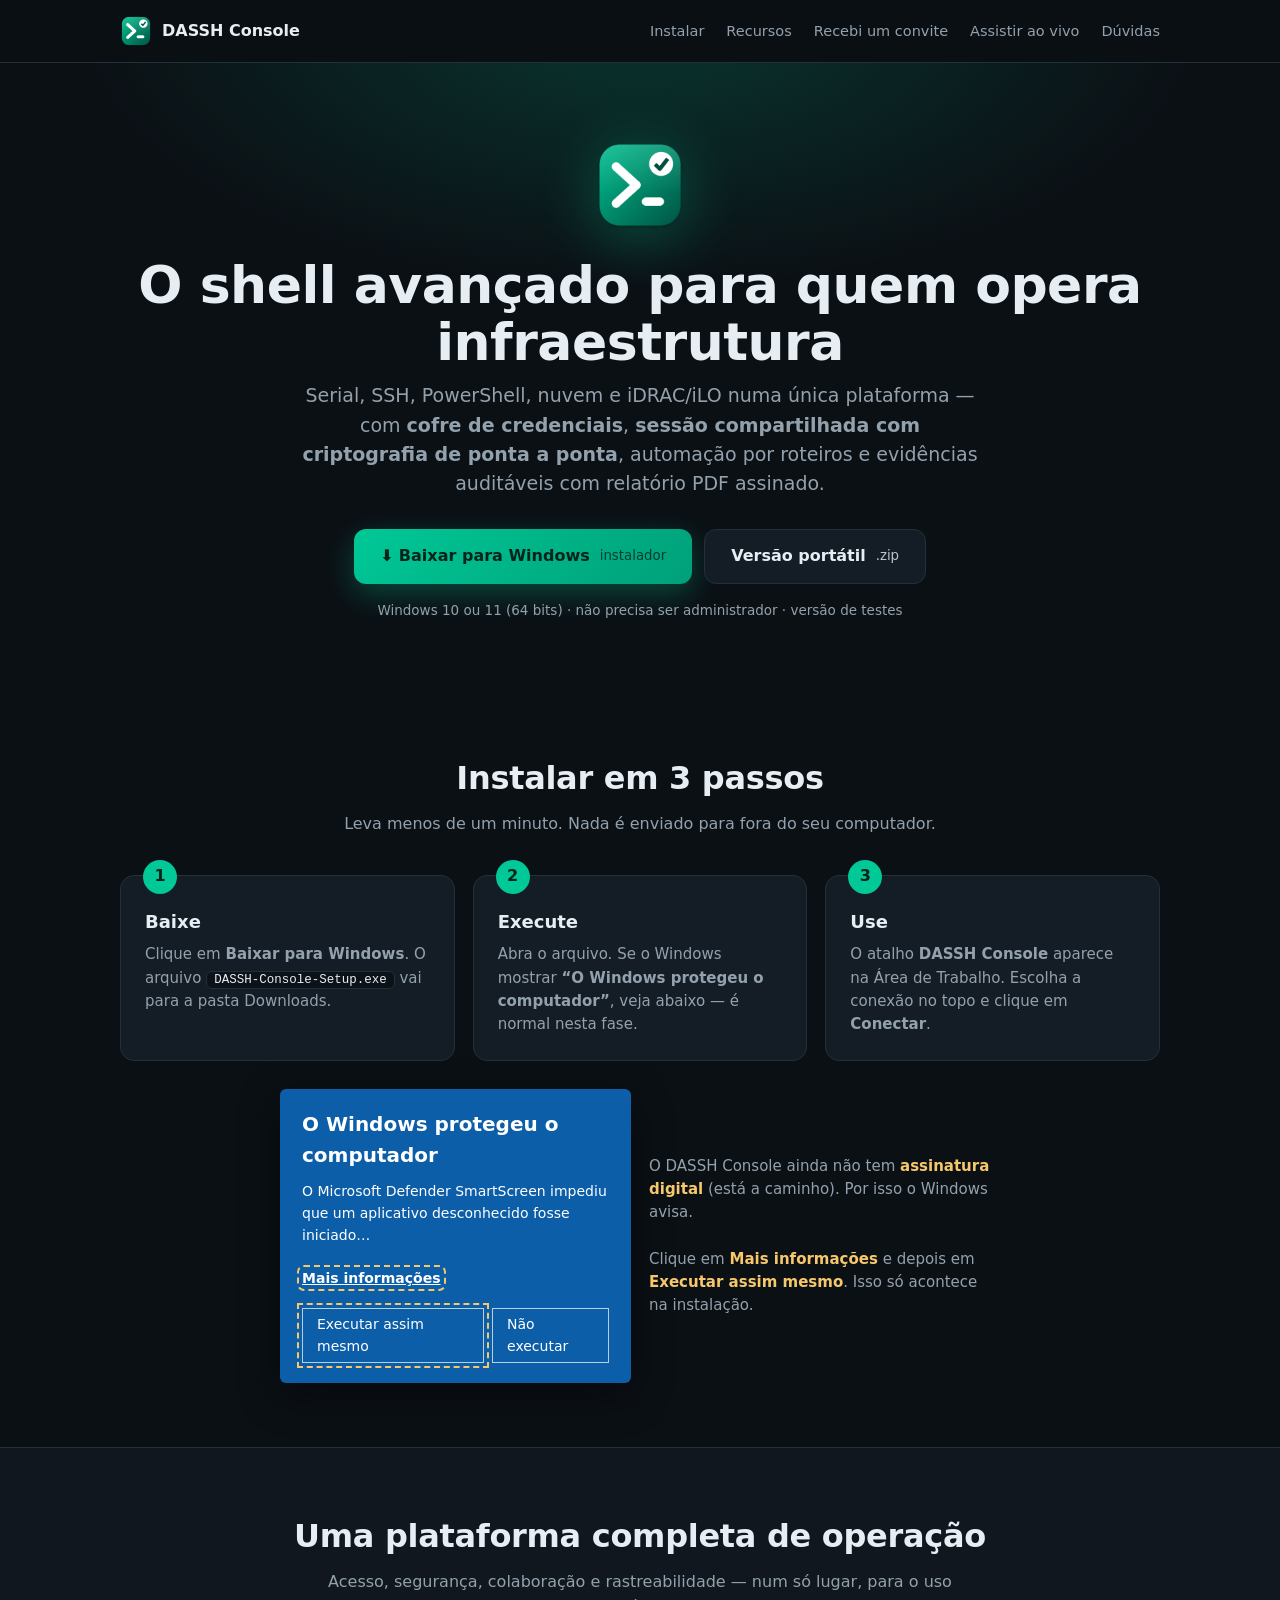
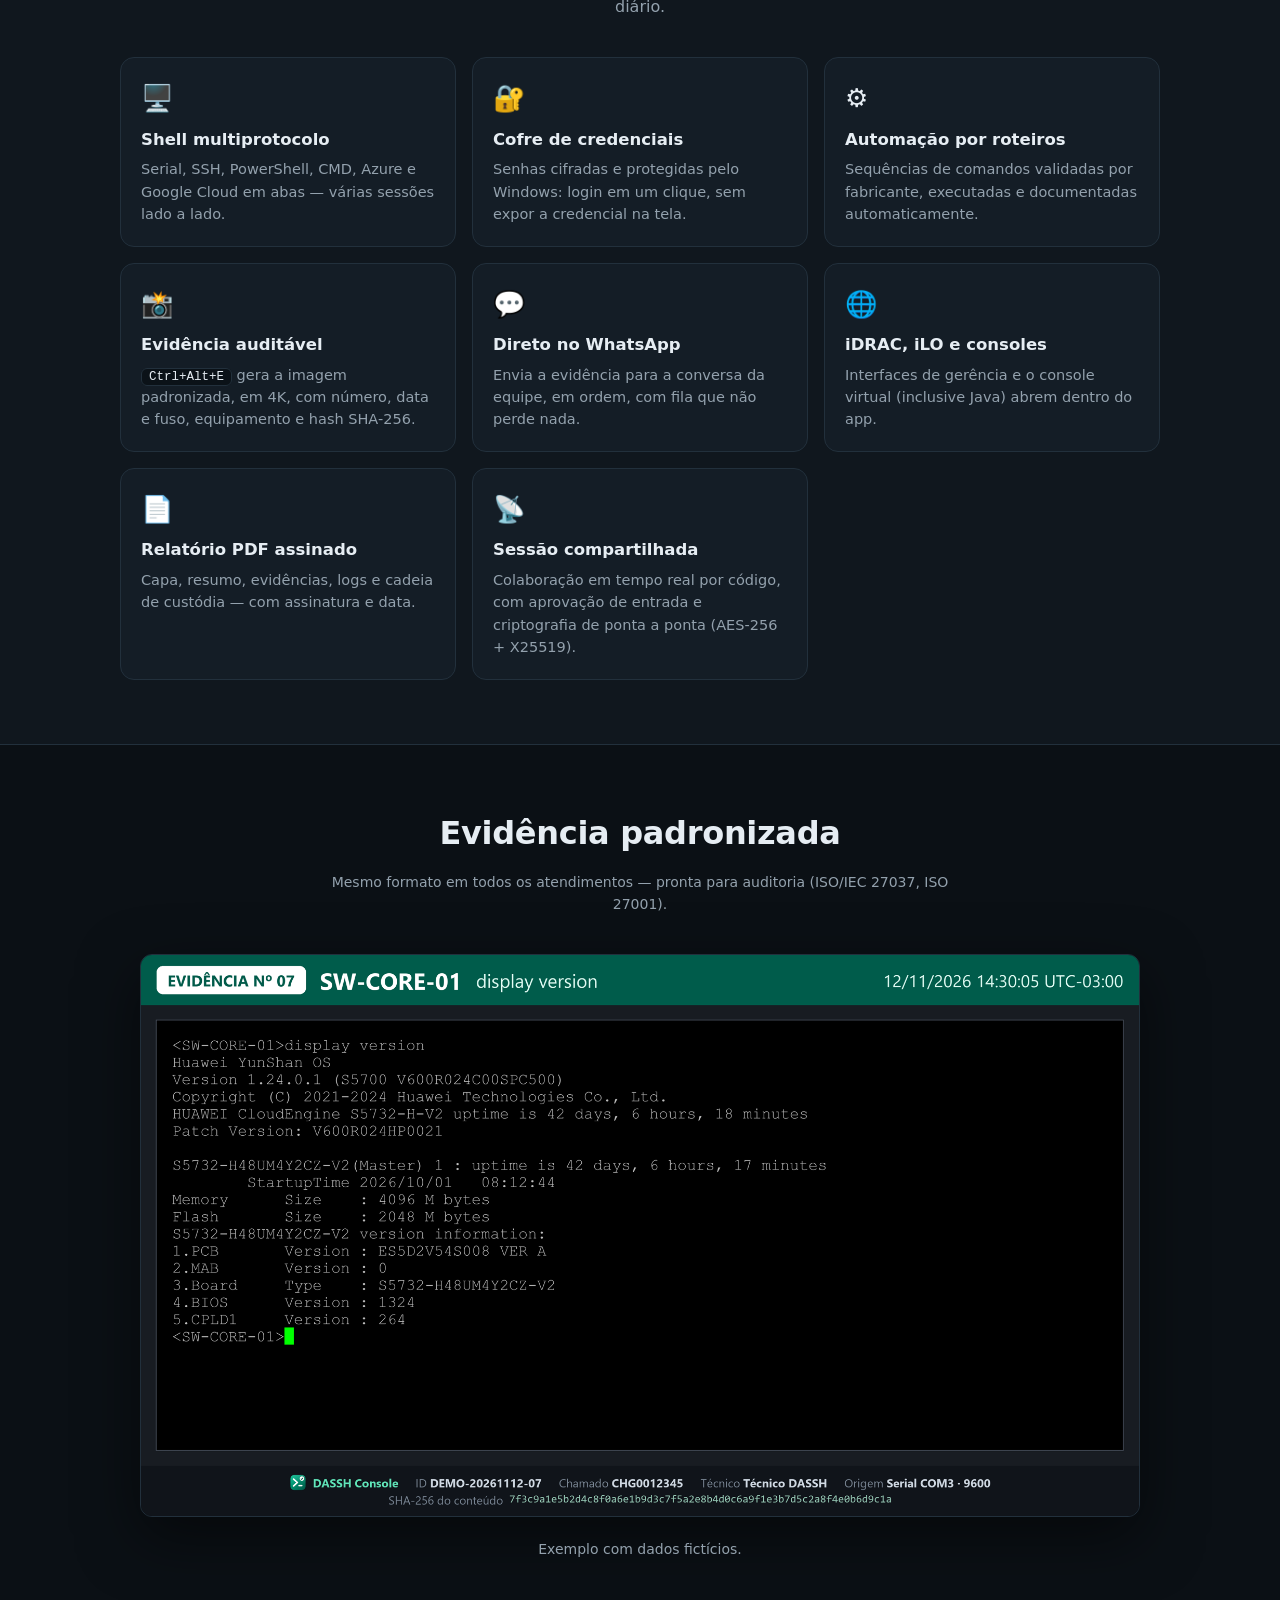
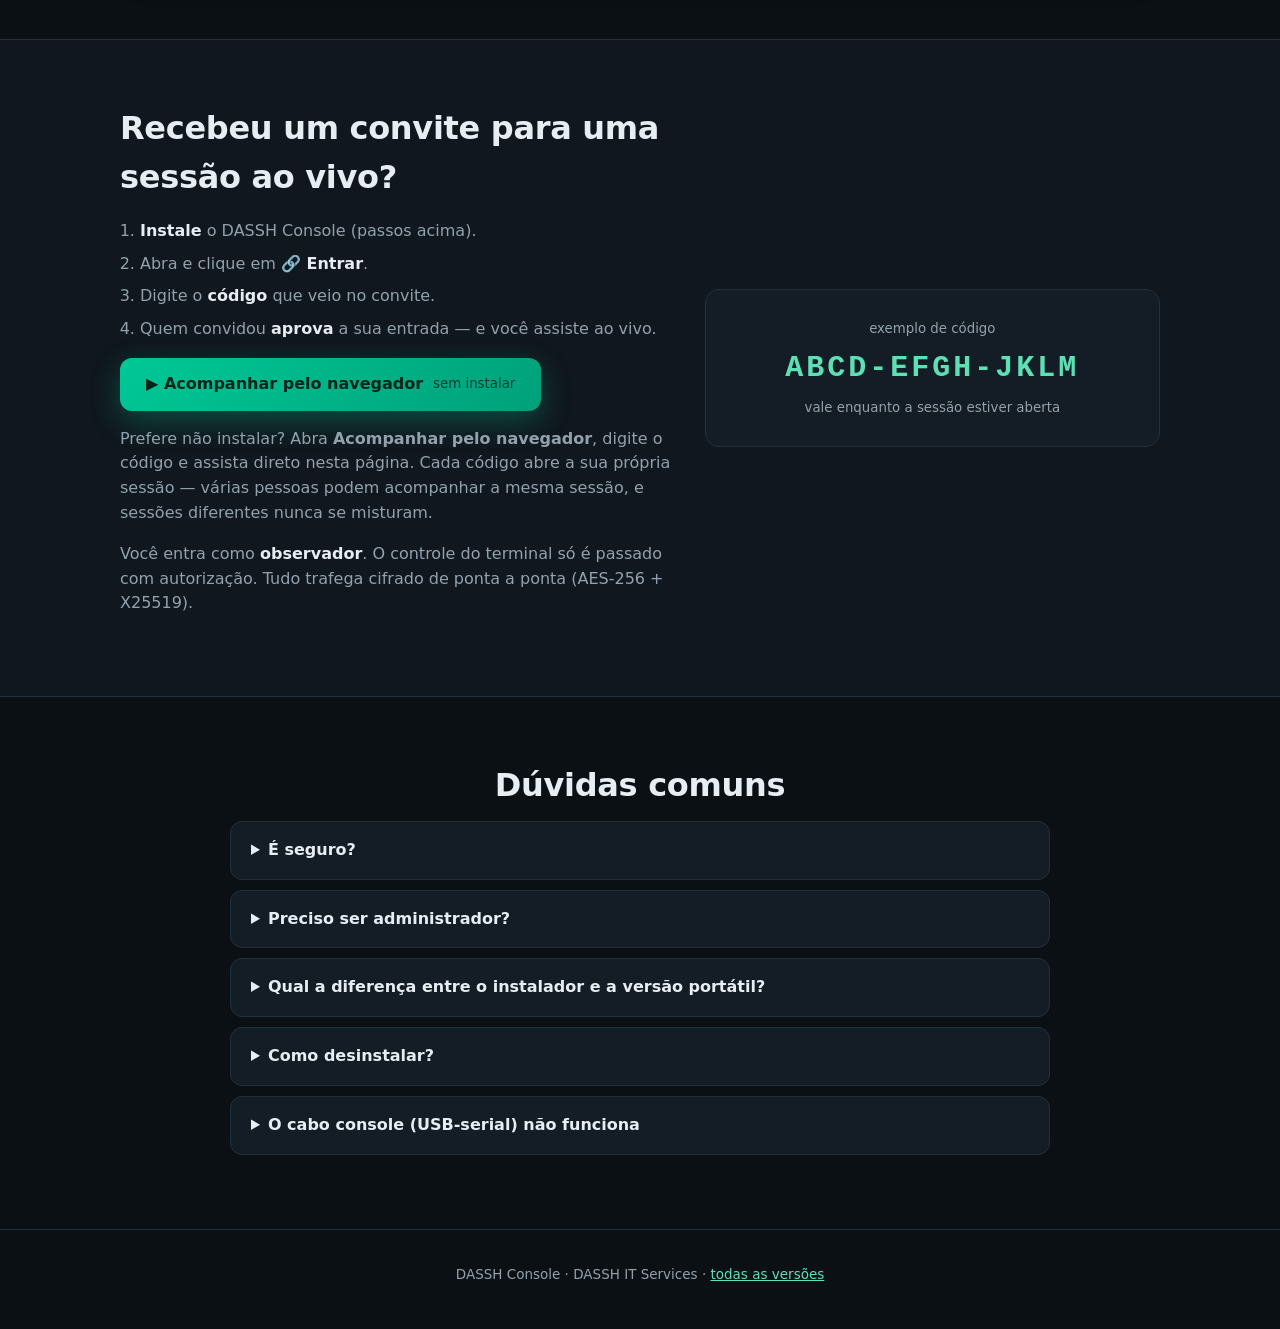
==== commit ff4eb829: "Sessão ao vivo pelo navegador (ao-vivo.html): código -> aprovação -> terminal ao vivo, E2E (X25519 +" ====
--- a/index.html
+++ b/index.html
@@ -97,7 +97,7 @@
 <body>
 <header class="topo"><div class="cont">
   <a class="marca" href="#"><img src="img/logo.png" alt="">DASSH Console</a>
-  <nav><a href="#instalar">Instalar</a><a href="#recursos">Recursos</a><a href="#convite">Recebi um convite</a><a href="#duvidas">Dúvidas</a></nav>
+  <nav><a href="#instalar">Instalar</a><a href="#recursos">Recursos</a><a href="#convite">Recebi um convite</a><a href="ao-vivo.html">Assistir ao vivo</a><a href="#duvidas">Dúvidas</a></nav>
 </div></header>
 
 <section class="hero"><div class="cont">
@@ -161,6 +161,9 @@
       <li>Digite o <b>código</b> que veio no convite.</li>
       <li>Quem convidou <b>aprova</b> a sua entrada — e você assiste ao vivo.</li>
     </ol>
+    <p><a class="btn prim" href="ao-vivo.html">▶ Acompanhar pelo navegador <small>sem instalar</small></a></p>
+    <p style="color:var(--suave)">Prefere não instalar? Abra <b>Acompanhar pelo navegador</b>, digite o código e assista direto nesta página.
+      Cada código abre a sua própria sessão — várias pessoas podem acompanhar a mesma sessão, e sessões diferentes nunca se misturam.</p>
     <p style="color:var(--suave)">Você entra como <b style="color:var(--texto)">observador</b>. O controle do terminal só é passado com
       autorização. Tudo trafega cifrado de ponta a ponta (AES-256 + X25519).</p>
   </div>
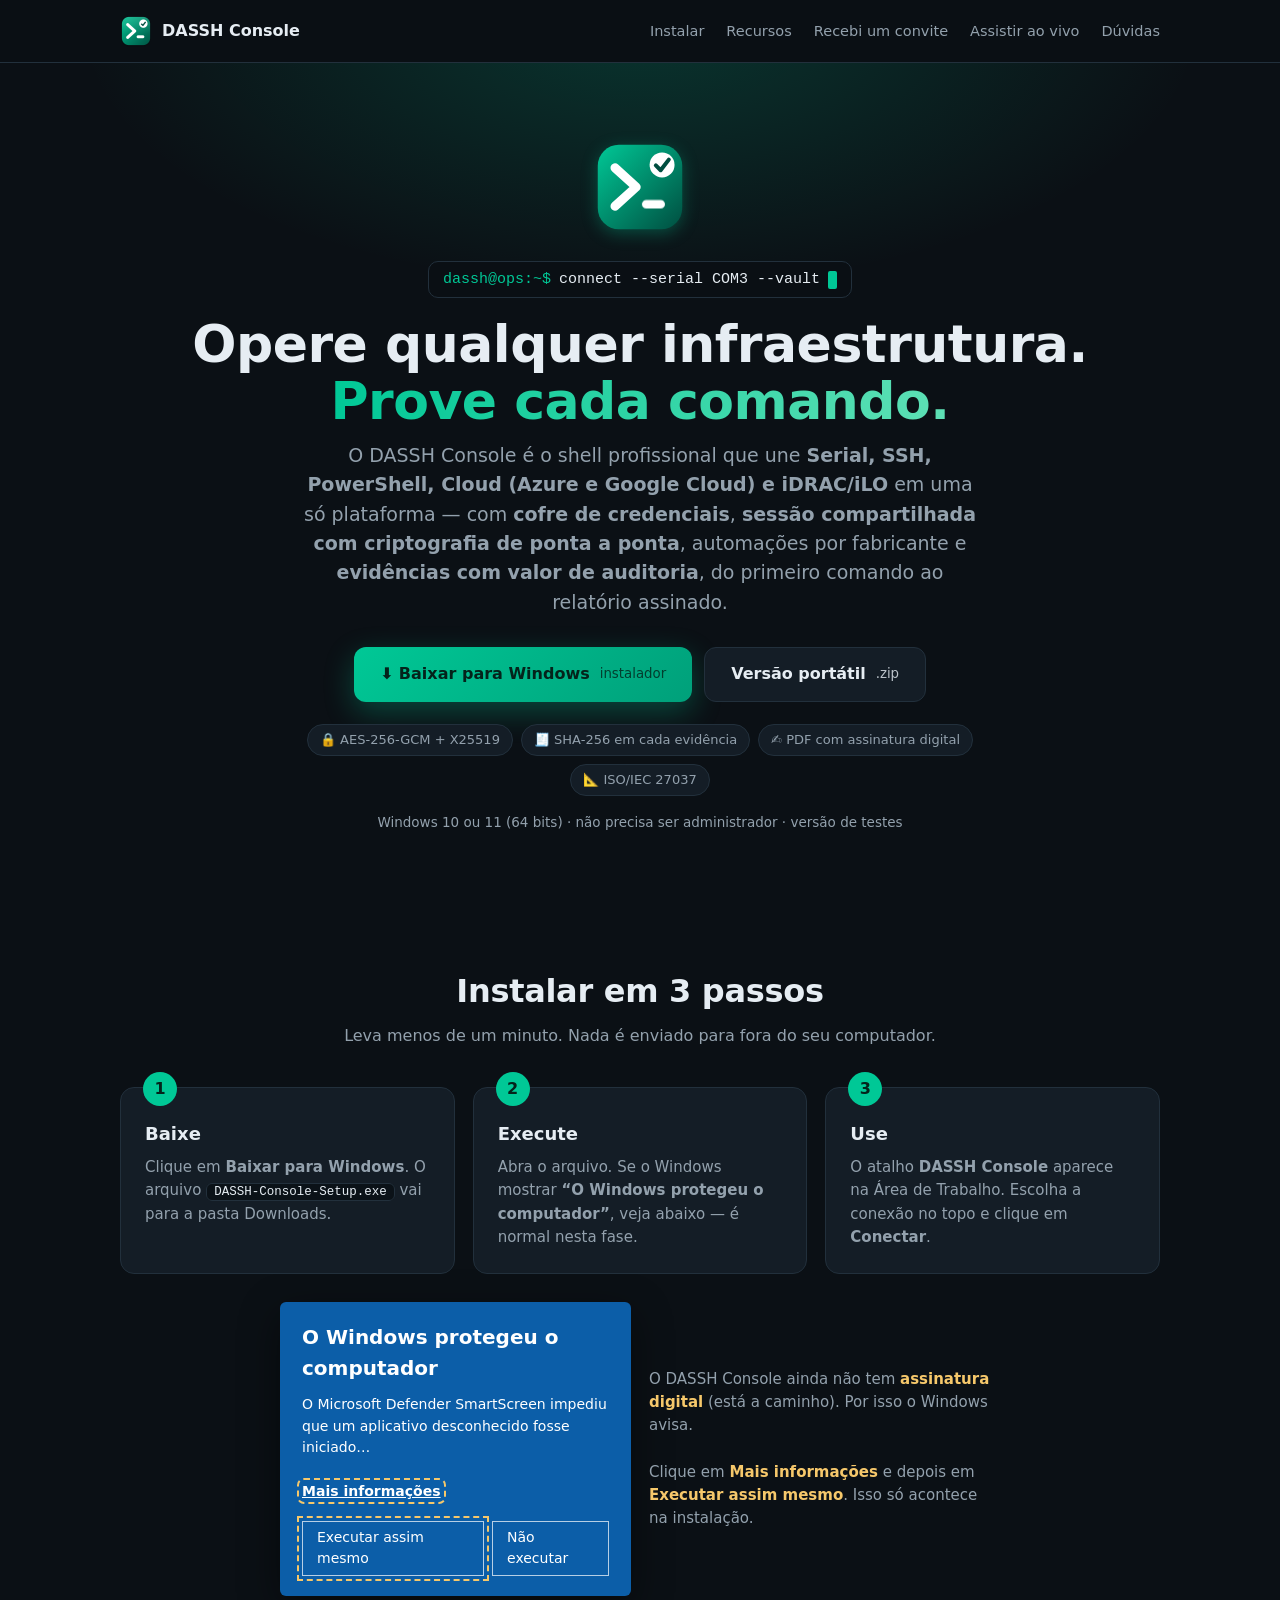
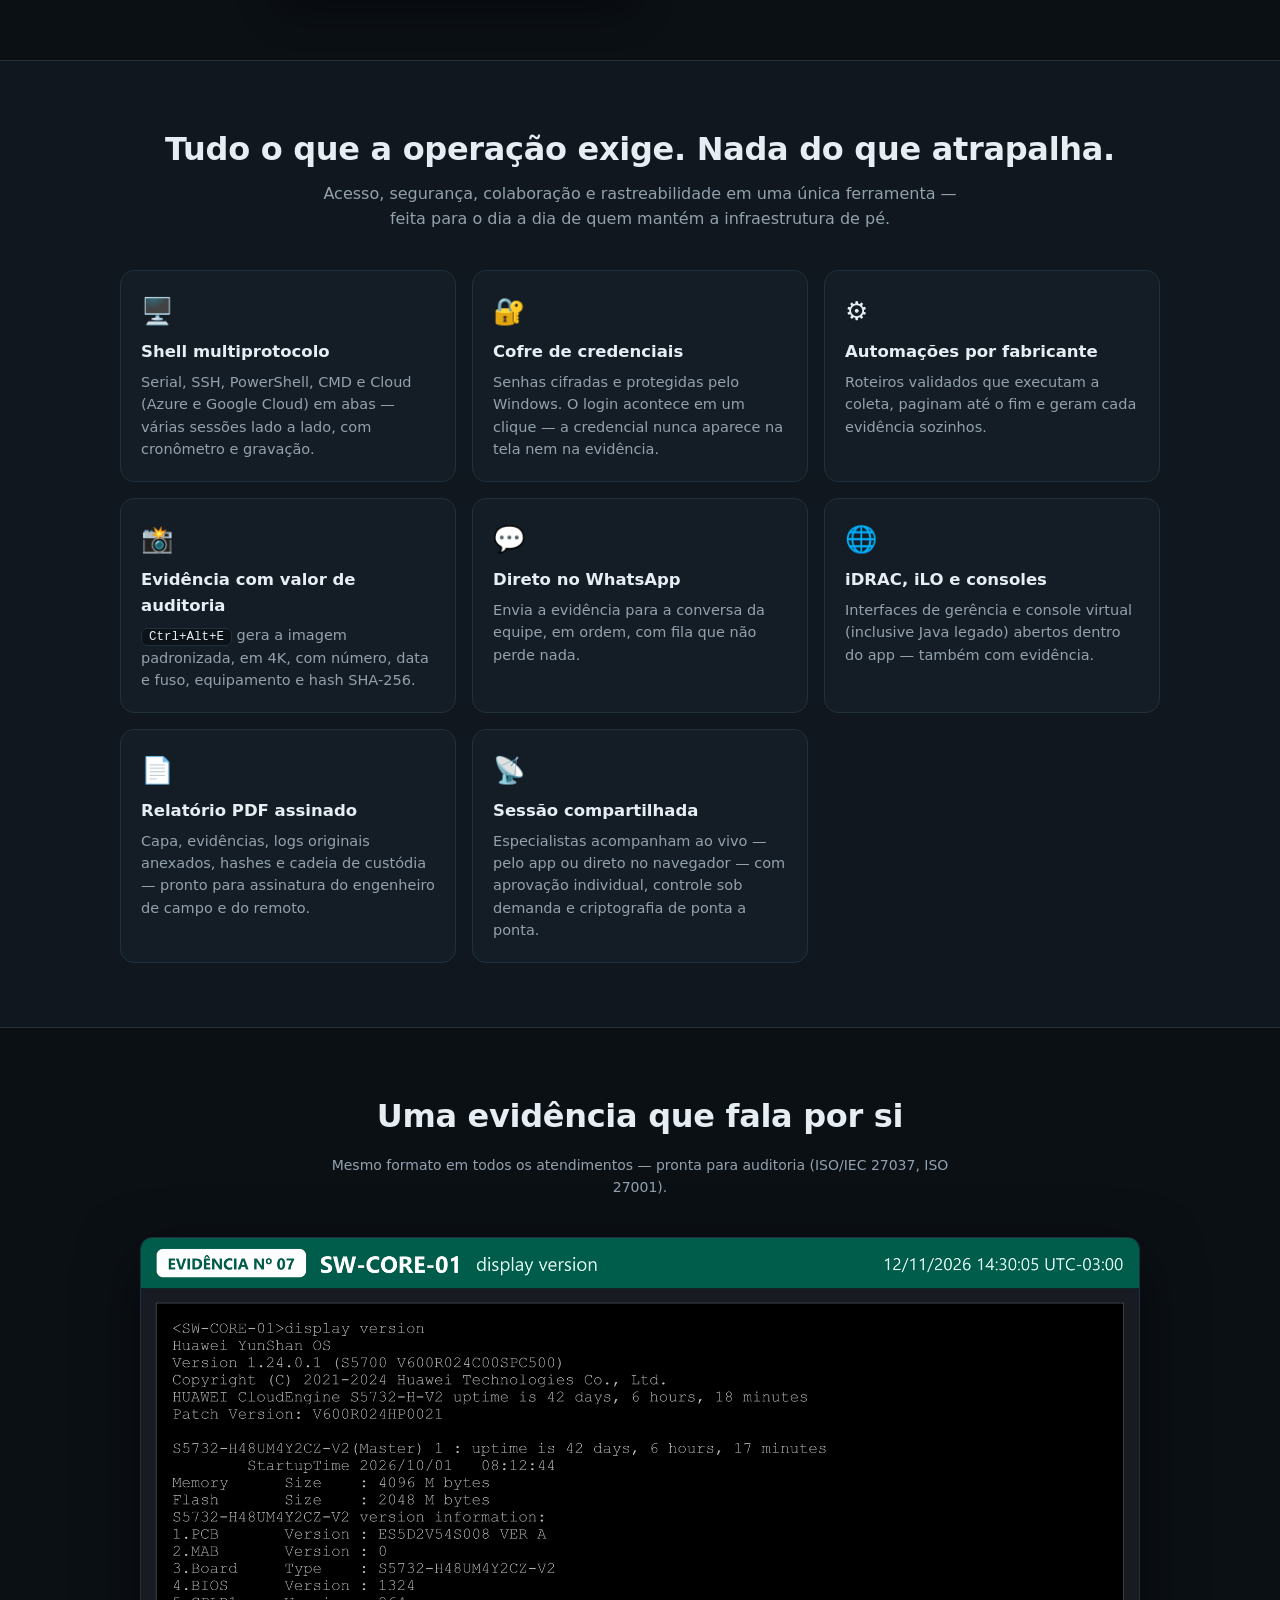
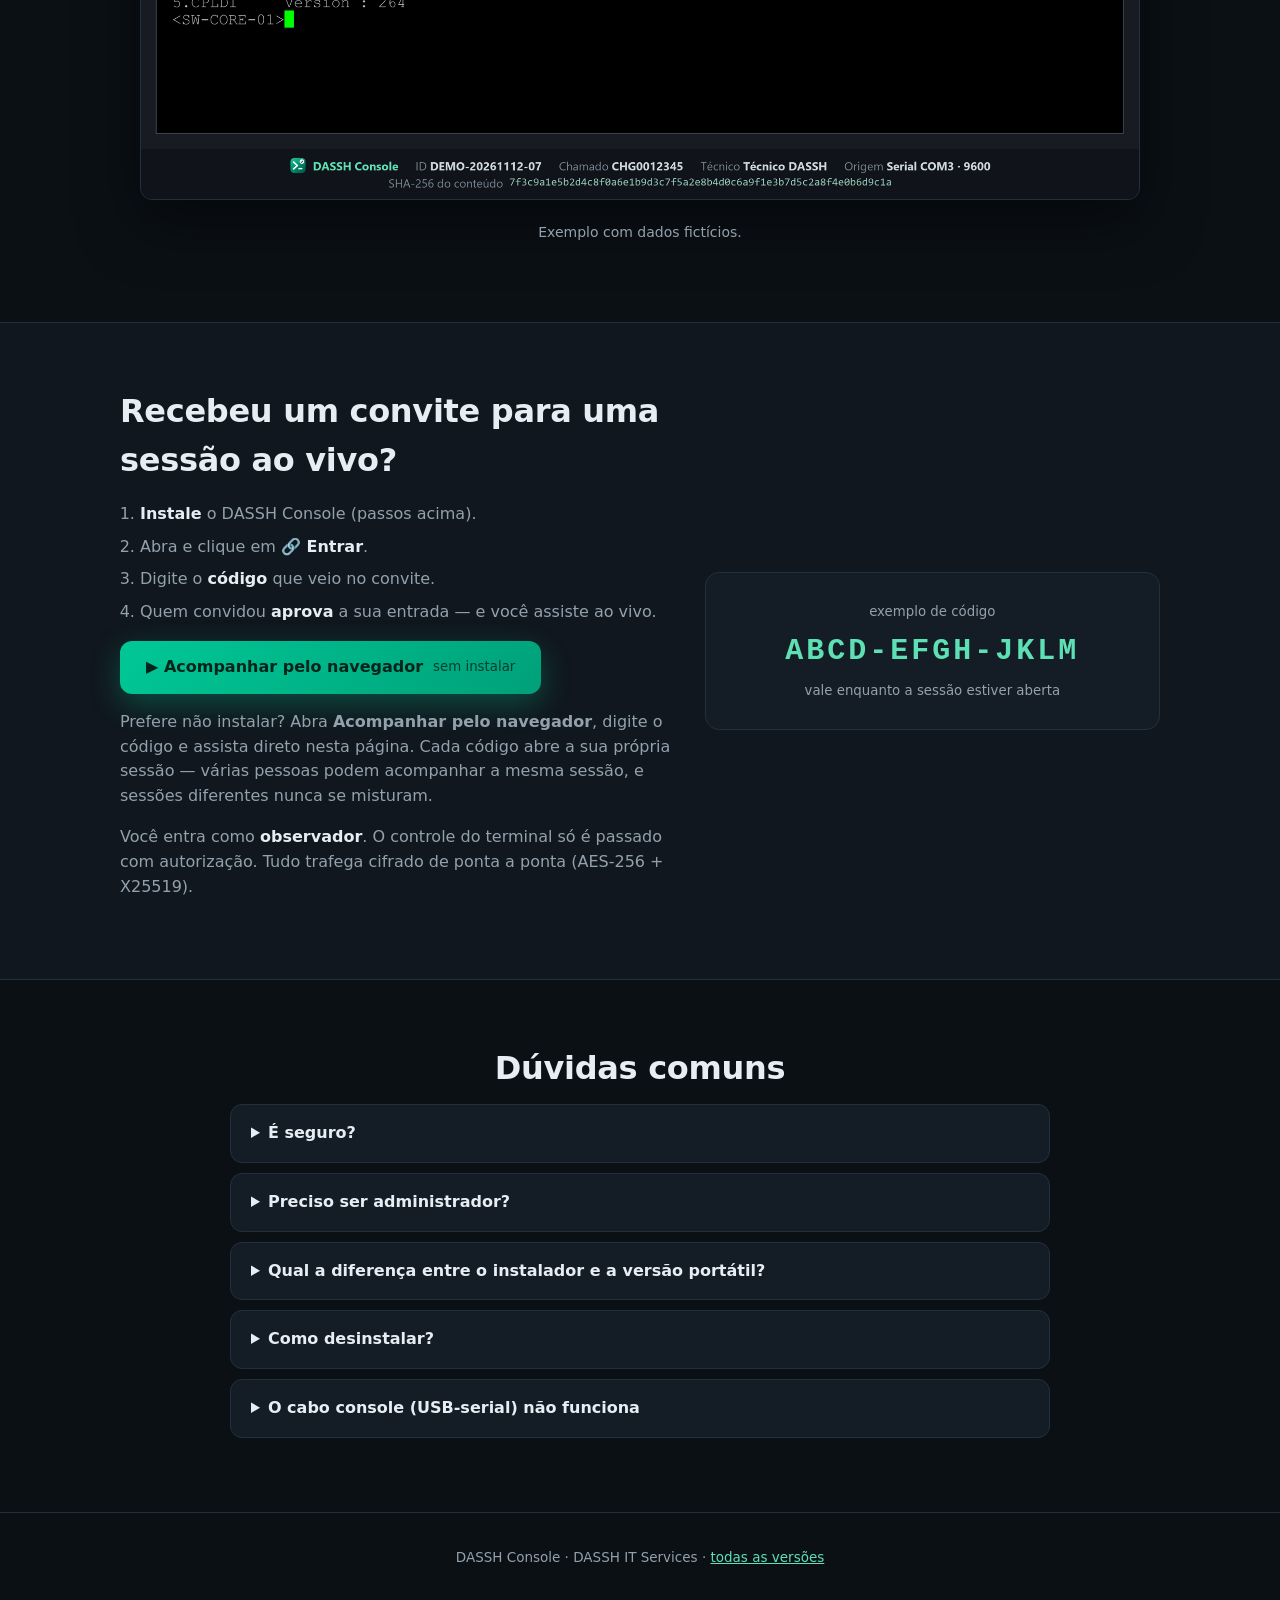
==== commit 41b09b18: "Nova copy e identidade: 'Opere qualquer infraestrutura. Prove cada comando.', logo vivo sincronizado" ====
--- a/index.html
+++ b/index.html
@@ -3,7 +3,7 @@
 <head>
 <meta charset="utf-8">
 <meta name="viewport" content="width=device-width, initial-scale=1">
-<title>DASSH Console — shell avançado para infraestrutura</title>
+<title>DASSH Console — opere qualquer infraestrutura, prove cada comando</title>
 <meta name="description" content="DASSH Console: shell avançado multiprotocolo (Serial, SSH, PowerShell, nuvem, iDRAC/iLO) com cofre de credenciais, sessão compartilhada com criptografia de ponta a ponta, automação e evidências auditáveis.">
 <link rel="icon" href="img/favicon.ico">
 <style>
@@ -92,6 +92,14 @@
   details p { color: var(--suave); margin: 10px 0 0; }
 
   footer { padding: 34px 0 44px; text-align: center; color: var(--suave); font-size: 13.5px; border-top: 1px solid var(--borda); }
+  .hero svg.logo { width: 96px; height: 96px; transform-origin: 50% 50%; overflow: visible; }
+  .prompt { display: inline-flex; align-items: center; gap: 8px; margin-top: 18px; padding: 8px 14px; border-radius: 10px; min-width: min(420px, 100%);
+    background: #0a0f14; border: 1px solid var(--borda); font: 500 15px/1.3 ui-monospace, Consolas, monospace; color: var(--texto); max-width: 100%; text-align: left; }
+  .prompt .ps { color: var(--verde); white-space: nowrap; }
+  #caret { display: inline-block; width: 9px; height: 18px; background: var(--verde); border-radius: 2px; flex: none; }
+  .hero h1 .grad { background: linear-gradient(90deg, var(--verde), var(--verde-cl)); -webkit-background-clip: text; background-clip: text; color: transparent; }
+  .selos { display: flex; flex-wrap: wrap; gap: 8px; justify-content: center; margin: 22px auto 0; max-width: 760px; }
+  .selos span { font-size: 13px; color: var(--suave); border: 1px solid var(--borda); background: var(--painel); border-radius: 999px; padding: 5px 12px; }
 </style>
 </head>
 <body>
@@ -101,14 +109,24 @@
 </div></header>
 
 <section class="hero"><div class="cont">
-  <img class="logo" src="img/logo.png" alt="DASSH Console">
-  <h1>O shell avançado para quem opera infraestrutura</h1>
-  <p class="sub">Serial, SSH, PowerShell, nuvem e iDRAC/iLO numa única plataforma — com <b>cofre de credenciais</b>,
-    <b>sessão compartilhada com criptografia de ponta a ponta</b>, automação por roteiros e evidências auditáveis com relatório PDF assinado.</p>
+  <svg class="logo" id="hlogo" viewBox="0 0 100 100" role="img" aria-label="DASSH Console">
+    <defs><linearGradient id="hlg" x1="0" y1="0" x2="1" y2="1"><stop offset="0" stop-color="#00c896"/><stop offset="1" stop-color="#004e40"/></linearGradient></defs>
+    <rect x="6" y="6" width="88" height="88" rx="22" fill="url(#hlg)"/>
+    <polyline points="24,30 46,50 24,70" fill="none" stroke="#fff" stroke-width="9.5" stroke-linecap="round" stroke-linejoin="round"/>
+    <rect id="hcur" x="52" y="63.5" width="24" height="9" rx="4.5" fill="#fff"/>
+    <circle cx="73" cy="27" r="13" fill="#fff"/>
+    <polyline points="66.5,27.5 71.5,32.5 80,21.5" fill="none" stroke="#004e40" stroke-width="4.2" stroke-linecap="round" stroke-linejoin="round"/>
+  </svg>
+  <div><div class="prompt" aria-hidden="true"><span class="ps">dassh@ops:~$</span> <span id="digita"></span><i id="caret"></i></div></div>
+  <h1>Opere qualquer infraestrutura.<br><span class="grad">Prove cada comando.</span></h1>
+  <p class="sub">O DASSH Console é o shell profissional que une <b>Serial, SSH, PowerShell, Cloud (Azure e Google Cloud) e iDRAC/iLO</b>
+    em uma só plataforma — com <b>cofre de credenciais</b>, <b>sessão compartilhada com criptografia de ponta a ponta</b>,
+    automações por fabricante e <b>evidências com valor de auditoria</b>, do primeiro comando ao relatório assinado.</p>
   <div class="botoes">
     <a class="btn prim" href="https://github.com/ClaudioSirimarco/dassh-console-download/releases/latest/download/DASSH-Console-Setup.exe">⬇ Baixar para Windows <small>instalador</small></a>
     <a class="btn" href="https://github.com/ClaudioSirimarco/dassh-console-download/releases/latest/download/DASSH-Console-Portatil.zip">Versão portátil <small>.zip</small></a>
   </div>
+  <div class="selos"><span>🔒 AES-256-GCM + X25519</span><span>🧾 SHA-256 em cada evidência</span><span>✍️ PDF com assinatura digital</span><span>📐 ISO/IEC 27037</span></div>
   <p class="req">Windows 10 ou 11 (64 bits) · não precisa ser administrador · versão de testes</p>
 </div></section>
 
@@ -131,22 +149,22 @@
 </div></section>
 
 <section class="alt" id="recursos"><div class="cont">
-  <h2>Uma plataforma completa de operação</h2>
-  <p class="lead">Acesso, segurança, colaboração e rastreabilidade — num só lugar, para o uso diário.</p>
+  <h2>Tudo o que a operação exige. Nada do que atrapalha.</h2>
+  <p class="lead">Acesso, segurança, colaboração e rastreabilidade em uma única ferramenta — feita para o dia a dia de quem mantém a infraestrutura de pé.</p>
   <div class="recursos">
-    <div class="rec"><div class="ic">🖥️</div><h3>Shell multiprotocolo</h3><p>Serial, SSH, PowerShell, CMD, Azure e Google Cloud em abas — várias sessões lado a lado.</p></div>
-    <div class="rec"><div class="ic">🔐</div><h3>Cofre de credenciais</h3><p>Senhas cifradas e protegidas pelo Windows: login em um clique, sem expor a credencial na tela.</p></div>
-    <div class="rec"><div class="ic">⚙️</div><h3>Automação por roteiros</h3><p>Sequências de comandos validadas por fabricante, executadas e documentadas automaticamente.</p></div>
-    <div class="rec"><div class="ic">📸</div><h3>Evidência auditável</h3><p><kbd>Ctrl+Alt+E</kbd> gera a imagem padronizada, em 4K, com número, data e fuso, equipamento e hash SHA-256.</p></div>
+    <div class="rec"><div class="ic">🖥️</div><h3>Shell multiprotocolo</h3><p>Serial, SSH, PowerShell, CMD e Cloud (Azure e Google Cloud) em abas — várias sessões lado a lado, com cronômetro e gravação.</p></div>
+    <div class="rec"><div class="ic">🔐</div><h3>Cofre de credenciais</h3><p>Senhas cifradas e protegidas pelo Windows. O login acontece em um clique — a credencial nunca aparece na tela nem na evidência.</p></div>
+    <div class="rec"><div class="ic">⚙️</div><h3>Automações por fabricante</h3><p>Roteiros validados que executam a coleta, paginam até o fim e geram cada evidência sozinhos.</p></div>
+    <div class="rec"><div class="ic">📸</div><h3>Evidência com valor de auditoria</h3><p><kbd>Ctrl+Alt+E</kbd> gera a imagem padronizada, em 4K, com número, data e fuso, equipamento e hash SHA-256.</p></div>
     <div class="rec"><div class="ic">💬</div><h3>Direto no WhatsApp</h3><p>Envia a evidência para a conversa da equipe, em ordem, com fila que não perde nada.</p></div>
-    <div class="rec"><div class="ic">🌐</div><h3>iDRAC, iLO e consoles</h3><p>Interfaces de gerência e o console virtual (inclusive Java) abrem dentro do app.</p></div>
-    <div class="rec"><div class="ic">📄</div><h3>Relatório PDF assinado</h3><p>Capa, resumo, evidências, logs e cadeia de custódia — com assinatura e data.</p></div>
-    <div class="rec"><div class="ic">📡</div><h3>Sessão compartilhada</h3><p>Colaboração em tempo real por código, com aprovação de entrada e criptografia de ponta a ponta (AES-256 + X25519).</p></div>
+    <div class="rec"><div class="ic">🌐</div><h3>iDRAC, iLO e consoles</h3><p>Interfaces de gerência e console virtual (inclusive Java legado) abertos dentro do app — também com evidência.</p></div>
+    <div class="rec"><div class="ic">📄</div><h3>Relatório PDF assinado</h3><p>Capa, evidências, logs originais anexados, hashes e cadeia de custódia — pronto para assinatura do engenheiro de campo e do remoto.</p></div>
+    <div class="rec"><div class="ic">📡</div><h3>Sessão compartilhada</h3><p>Especialistas acompanham ao vivo — pelo app ou direto no navegador — com aprovação individual, controle sob demanda e criptografia de ponta a ponta.</p></div>
   </div>
 </div></section>
 
 <section class="ev"><div class="cont">
-  <h2>Evidência padronizada</h2>
+  <h2>Uma evidência que fala por si</h2>
   <p class="lead">Mesmo formato em todos os atendimentos — pronta para auditoria (ISO/IEC 27037, ISO 27001).</p>
   <img src="img/evidencia-exemplo.png" alt="Exemplo de evidência gerada pelo DASSH Console" loading="lazy">
   <p>Exemplo com dados fictícios.</p>
@@ -184,5 +202,37 @@
 </div></section>
 
 <footer><div class="cont">DASSH Console · DASSH IT Services · <a href="https://github.com/ClaudioSirimarco/dassh-console-download/releases">todas as versões</a></div></footer>
+<script>
+// logo vivo (igual ao app): o cursor do logo e o da frase piscam juntos (1 s) e o logo "bate" a cada aceso
+(() => {
+  const cur = document.getElementById("hcur"), car = document.getElementById("caret"), logo = document.getElementById("hlogo");
+  const el = document.getElementById("digita"); if (!cur || !cur.animate) return;
+  const k = [{ opacity: 1 }, { opacity: 1, offset: 0.5 }, { opacity: 0, offset: 0.5 }, { opacity: 0 }], o = { duration: 1000, iterations: Infinity };
+  const anims = [cur.animate(k, o), car.animate(k, o)];
+  const calmo = matchMedia("(prefers-reduced-motion: reduce)").matches;
+  const brilho = (a) => "drop-shadow(0 4px " + (8 + a * 18) + "px rgba(0,200,150," + (0.3 + a * 0.45) + "))";
+  if (!calmo) anims.push(logo.animate([
+    { transform: "scale(1)", filter: brilho(0) }, { transform: "scale(1.10)", filter: brilho(1), offset: 0.08 },
+    { transform: "scale(1)", filter: brilho(0.2), offset: 0.18 }, { transform: "scale(1.06)", filter: brilho(0.7), offset: 0.26 },
+    { transform: "scale(1)", filter: brilho(0), offset: 0.42 }, { transform: "scale(1)", filter: brilho(0) }], Object.assign({ easing: "ease-out" }, o)));
+  const zera = () => anims.forEach((a) => (a.currentTime = 0));   // tudo no mesmo compasso
+  const frases = ["connect --serial COM3 --vault", "share --live --e2e", "run coleta --vendor huawei --all-pages", "evidence --sha256 --pdf --sign"];
+  let f = 0, i = 0, apagando = false;
+  const passo = () => {
+    const alvo = frases[f];
+    if (!apagando) {
+      el.textContent = alvo.slice(0, ++i);
+      if (i === alvo.length) { apagando = true; zera(); return setTimeout(passo, 2600); }
+    } else {
+      el.textContent = alvo.slice(0, --i);
+      if (i === 0) { apagando = false; f = (f + 1) % frases.length; }
+    }
+    anims[0].currentTime = anims[1].currentTime = 0;   // digitando: cursor aceso, como no terminal
+    if (anims[2]) anims[2].currentTime = 600;           // sem batida enquanto digita
+    setTimeout(passo, apagando ? 28 : 55 + Math.random() * 60);
+  };
+  if (calmo) el.textContent = frases[0]; else setTimeout(passo, 600);
+})();
+</script>
 </body>
 </html>
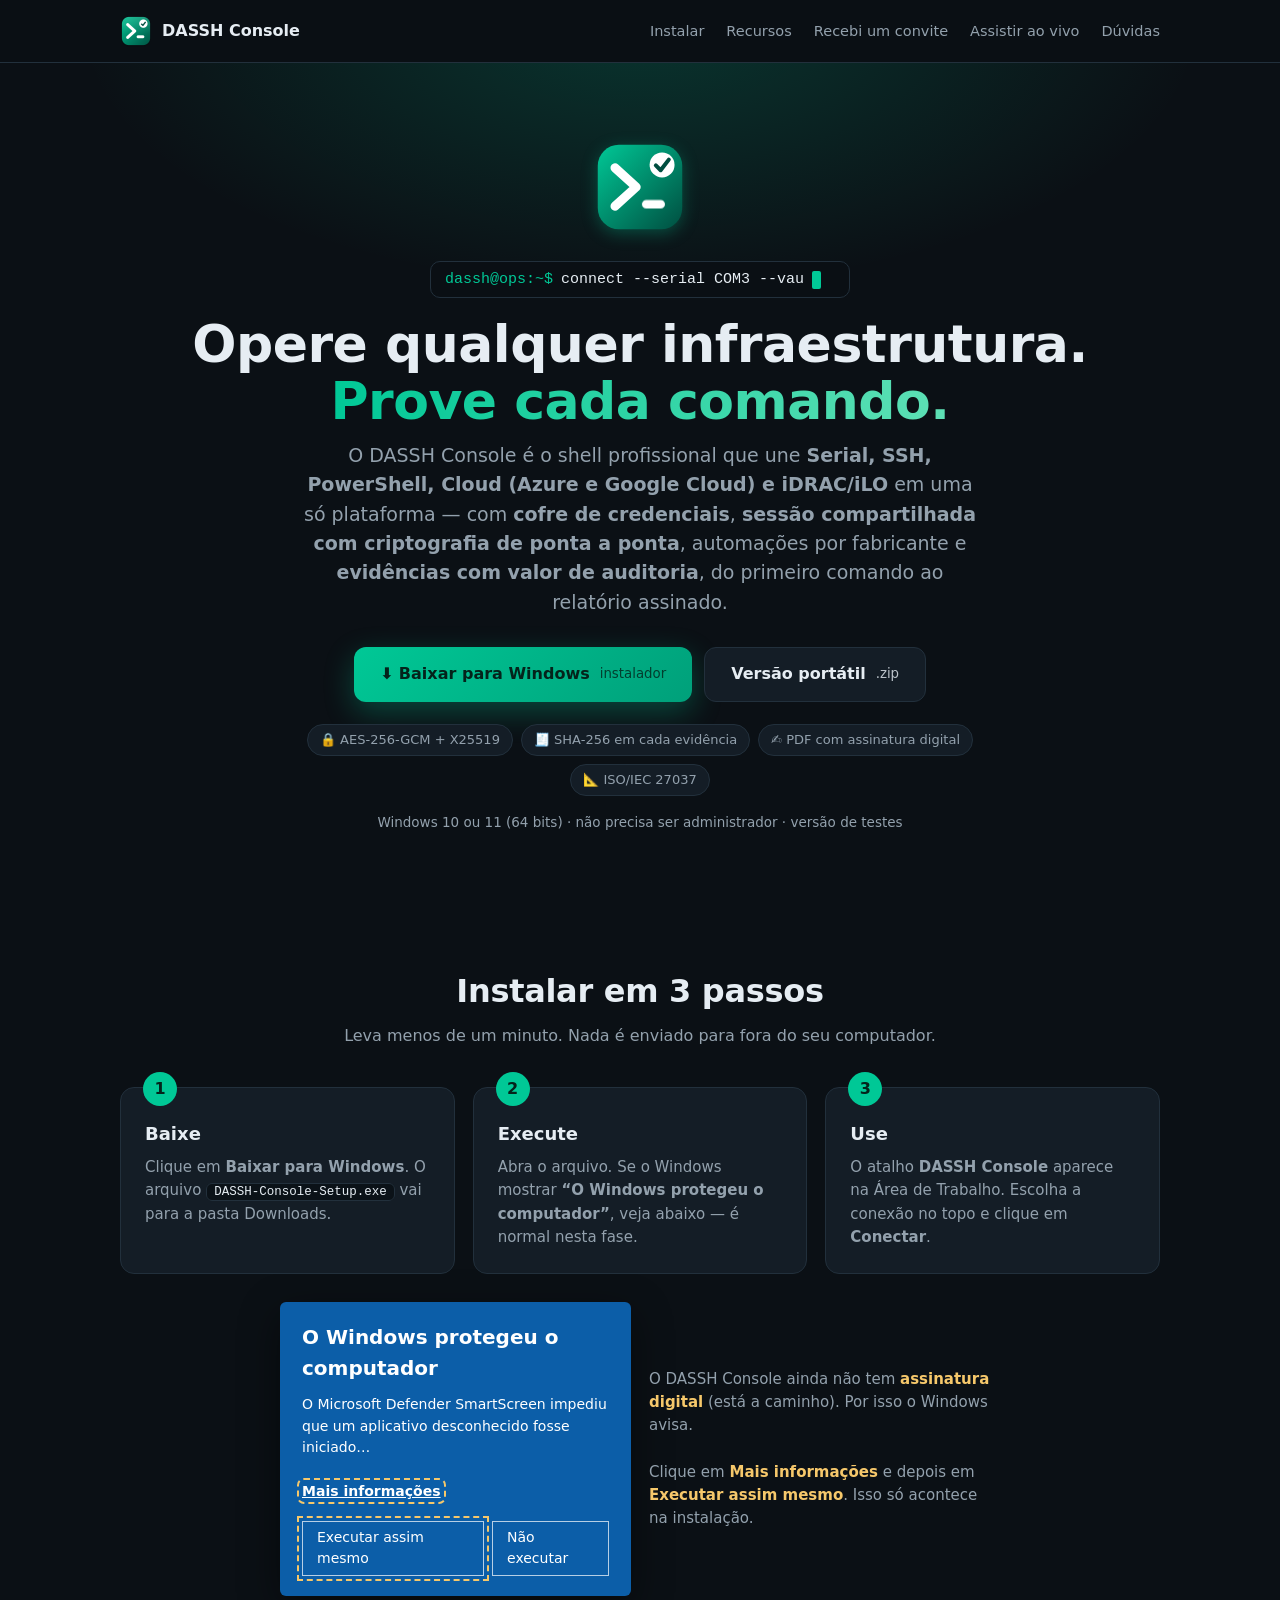
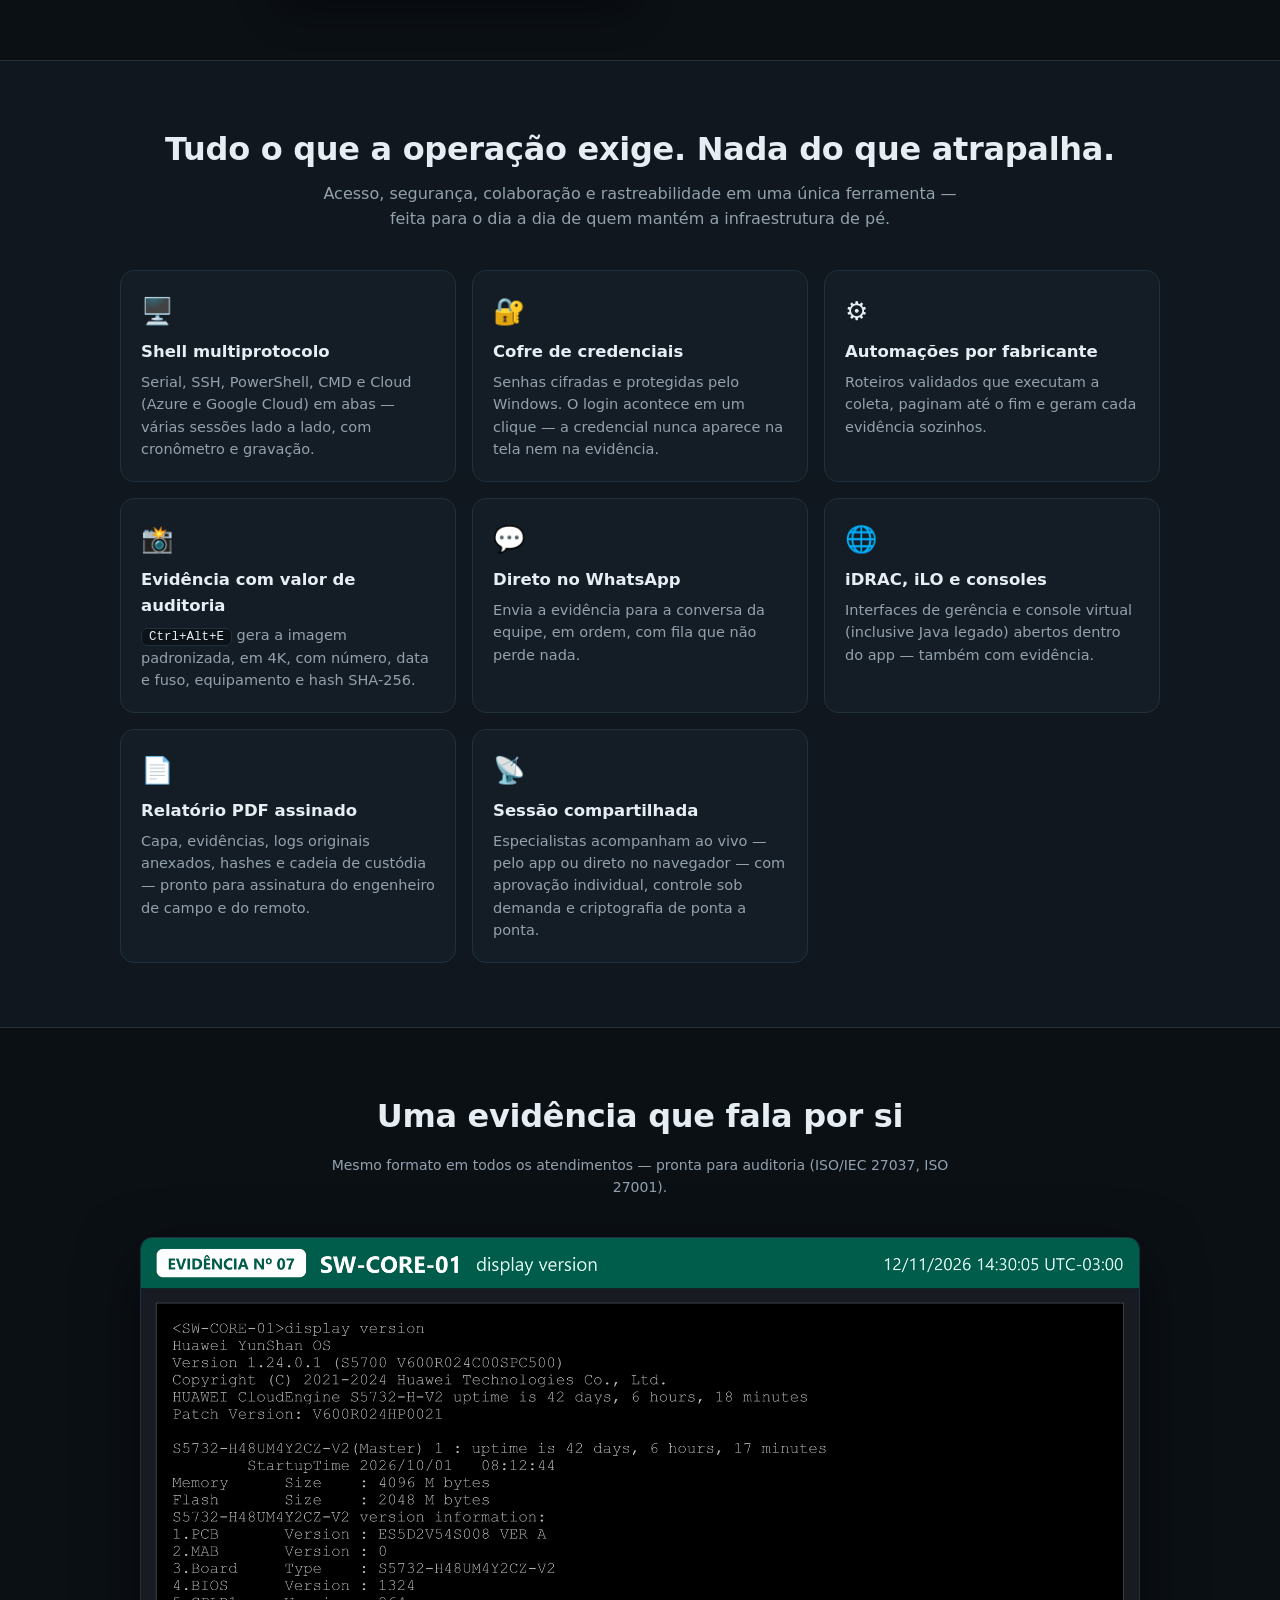
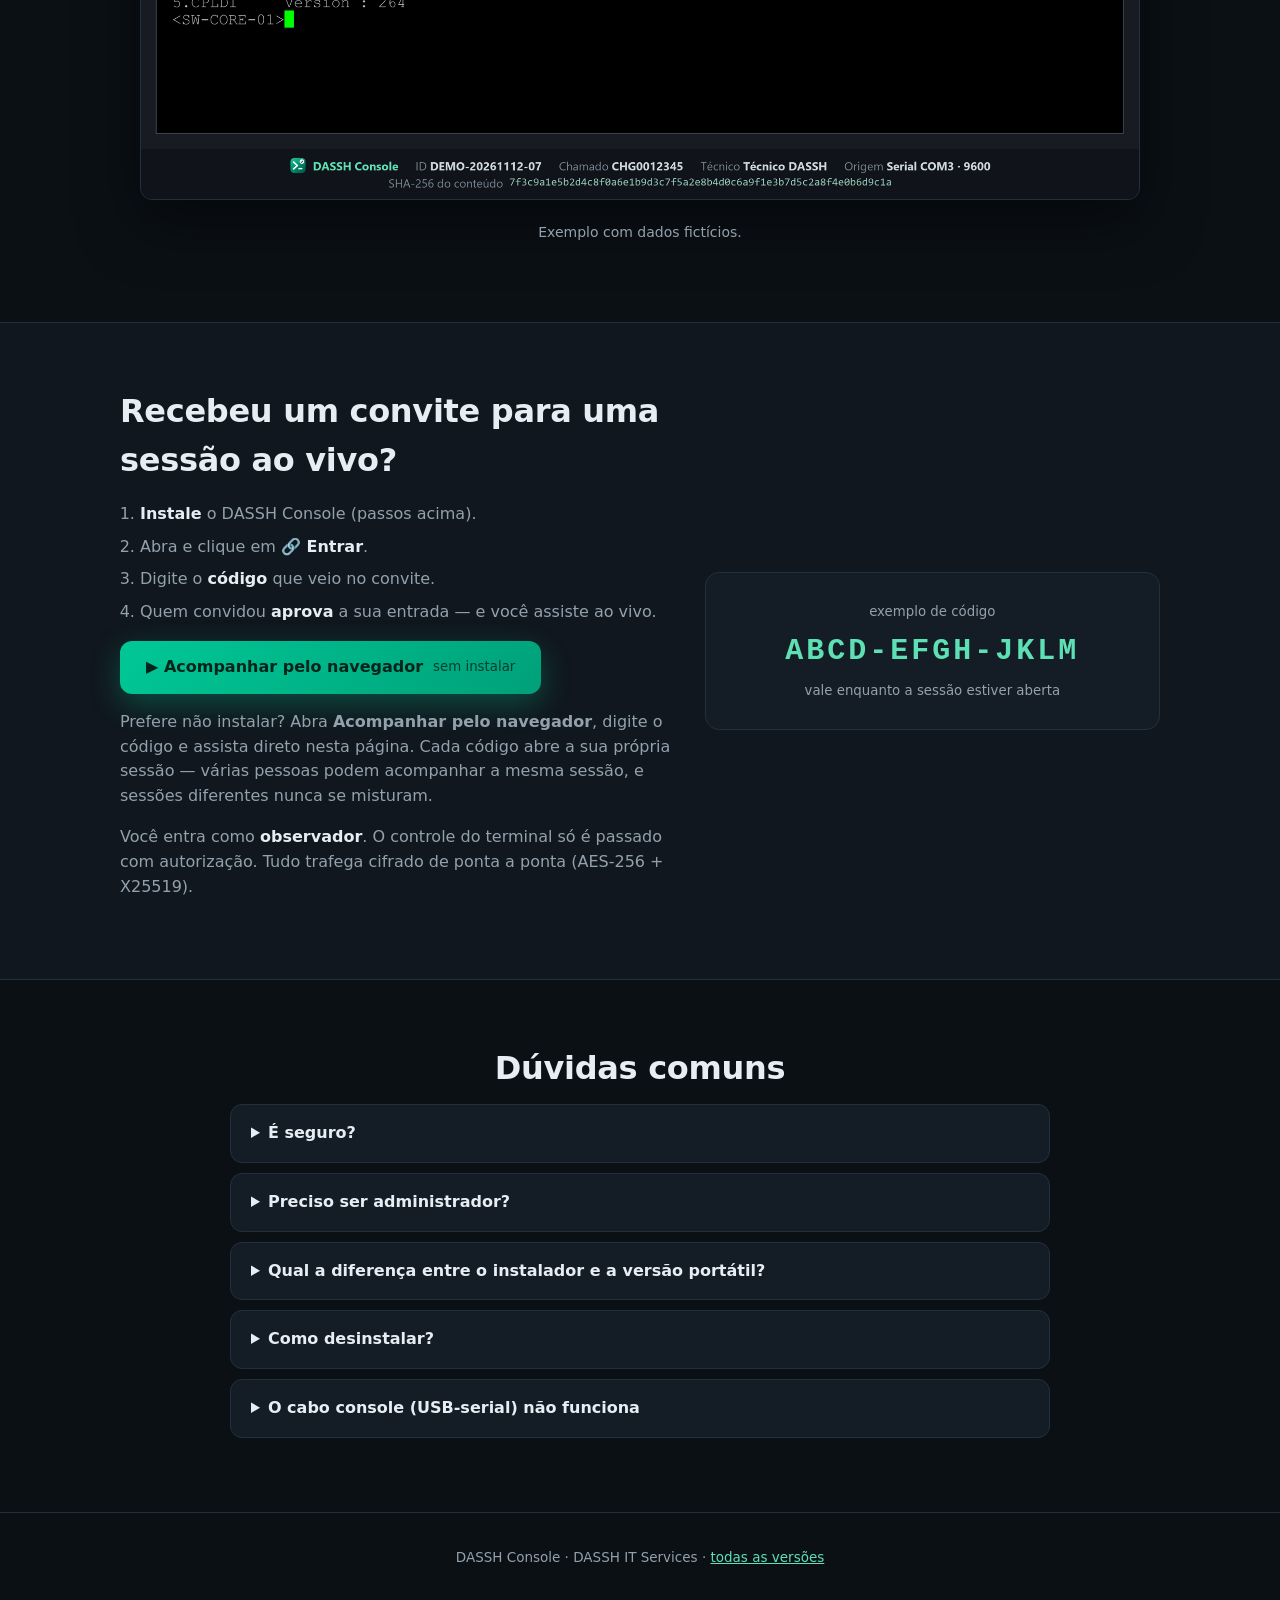
==== commit 8dd9c07f: "Contador de downloads (API pública do GitHub) e versão atual no topo Co-Authored-By: Claude Opus 5.5" ====
--- a/index.html
+++ b/index.html
@@ -100,6 +100,8 @@
   .hero h1 .grad { background: linear-gradient(90deg, var(--verde), var(--verde-cl)); -webkit-background-clip: text; background-clip: text; color: transparent; }
   .selos { display: flex; flex-wrap: wrap; gap: 8px; justify-content: center; margin: 22px auto 0; max-width: 760px; }
   .selos span { font-size: 13px; color: var(--suave); border: 1px solid var(--borda); background: var(--painel); border-radius: 999px; padding: 5px 12px; }
+  .contador { color: var(--verde-cl) !important; font-size: 14px !important; }
+  .contador b { color: var(--texto); }
 </style>
 </head>
 <body>
@@ -127,6 +129,7 @@
     <a class="btn" href="https://github.com/ClaudioSirimarco/dassh-console-download/releases/latest/download/DASSH-Console-Portatil.zip">Versão portátil <small>.zip</small></a>
   </div>
   <div class="selos"><span>🔒 AES-256-GCM + X25519</span><span>🧾 SHA-256 em cada evidência</span><span>✍️ PDF com assinatura digital</span><span>📐 ISO/IEC 27037</span></div>
+  <p class="req contador" id="contador" hidden></p>
   <p class="req">Windows 10 ou 11 (64 bits) · não precisa ser administrador · versão de testes</p>
 </div></section>
 
@@ -234,5 +237,16 @@
   if (calmo) el.textContent = frases[0]; else setTimeout(passo, 600);
 })();
 </script>
+<script>
+// total de downloads (todas as versões), direto da API pública do GitHub — sem rastrear ninguém
+fetch("https://api.github.com/repos/ClaudioSirimarco/dassh-console-download/releases?per_page=100")
+  .then((r) => r.json()).then((rels) => {
+    let n = 0, v = "";
+    rels.forEach((r, i) => { if (i === 0) v = r.tag_name; (r.assets || []).forEach((a) => (n += a.download_count || 0)); });
+    if (!n) return;
+    const el = document.getElementById("contador");
+    el.innerHTML = `⬇ <b>${n.toLocaleString("pt-BR")}</b> downloads · versão atual <b>${v}</b>`; el.hidden = false;
+  }).catch(() => {});
+</script>
 </body>
 </html>
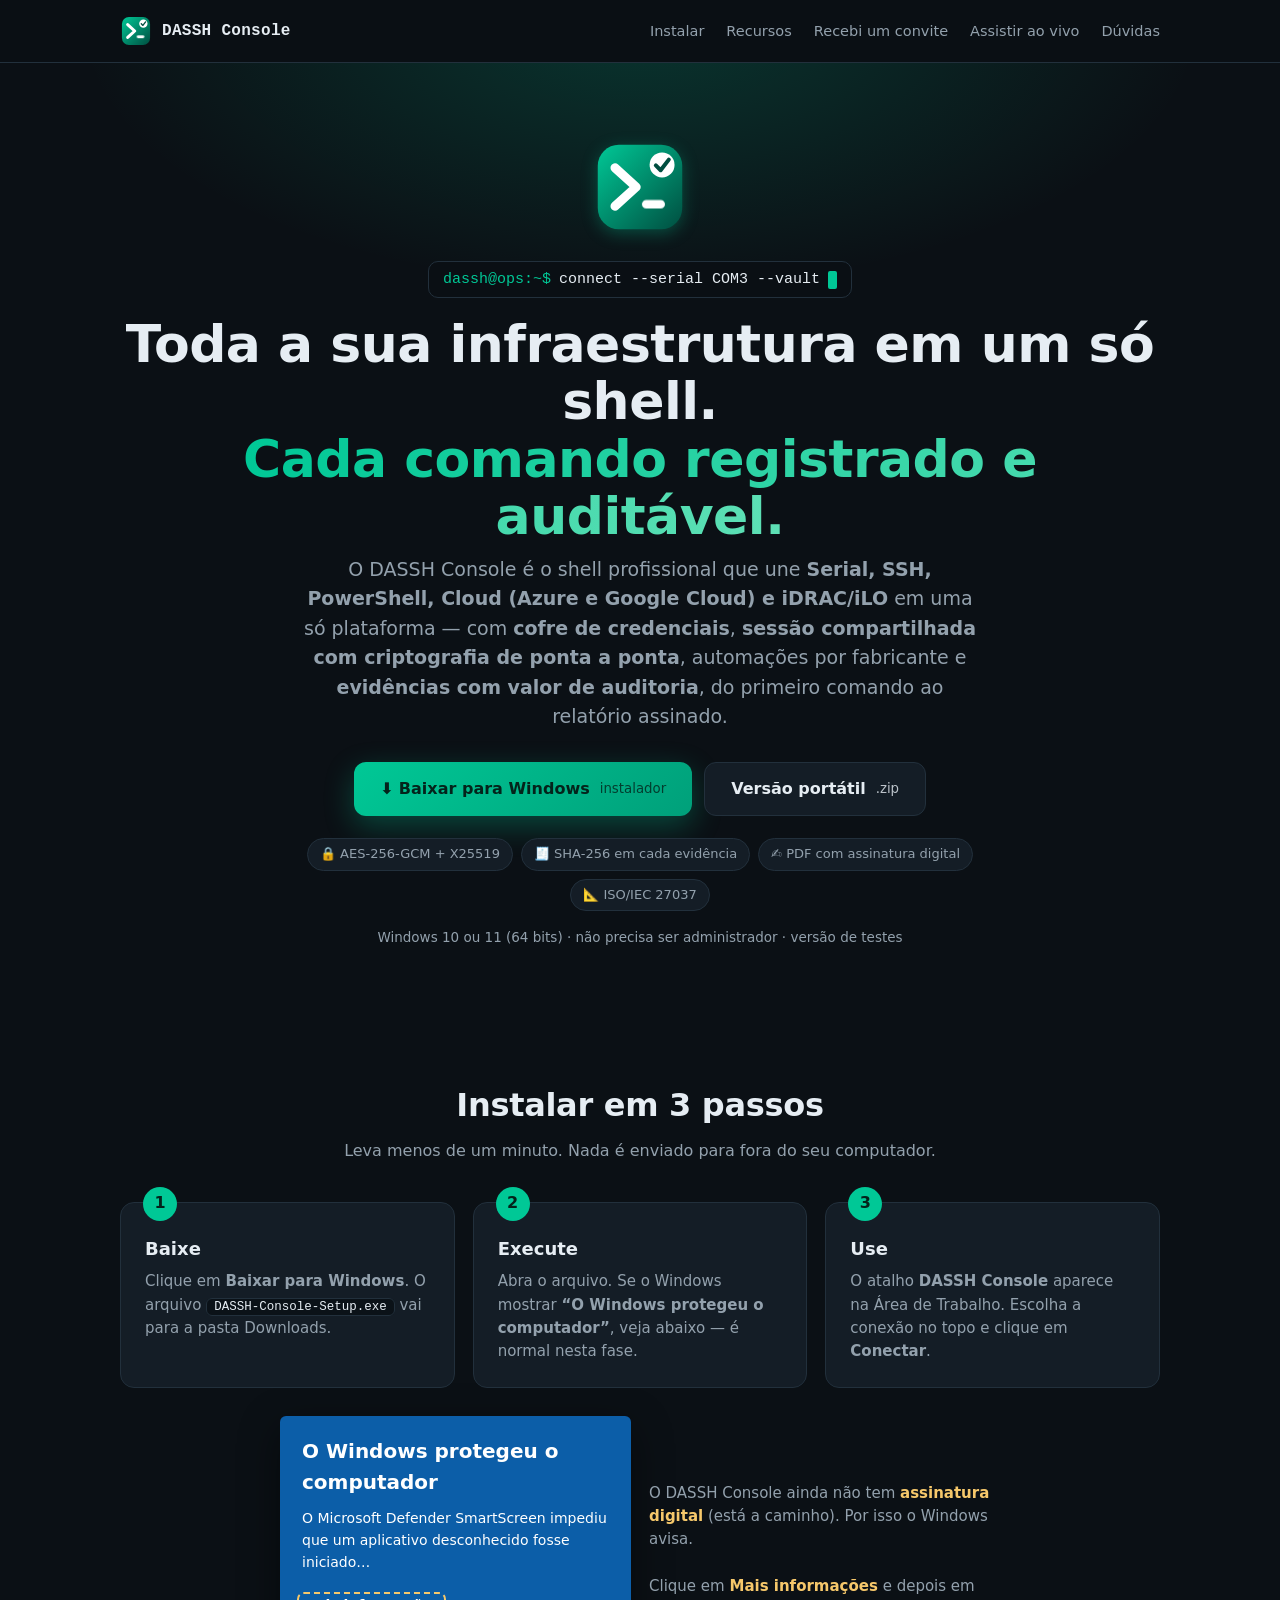
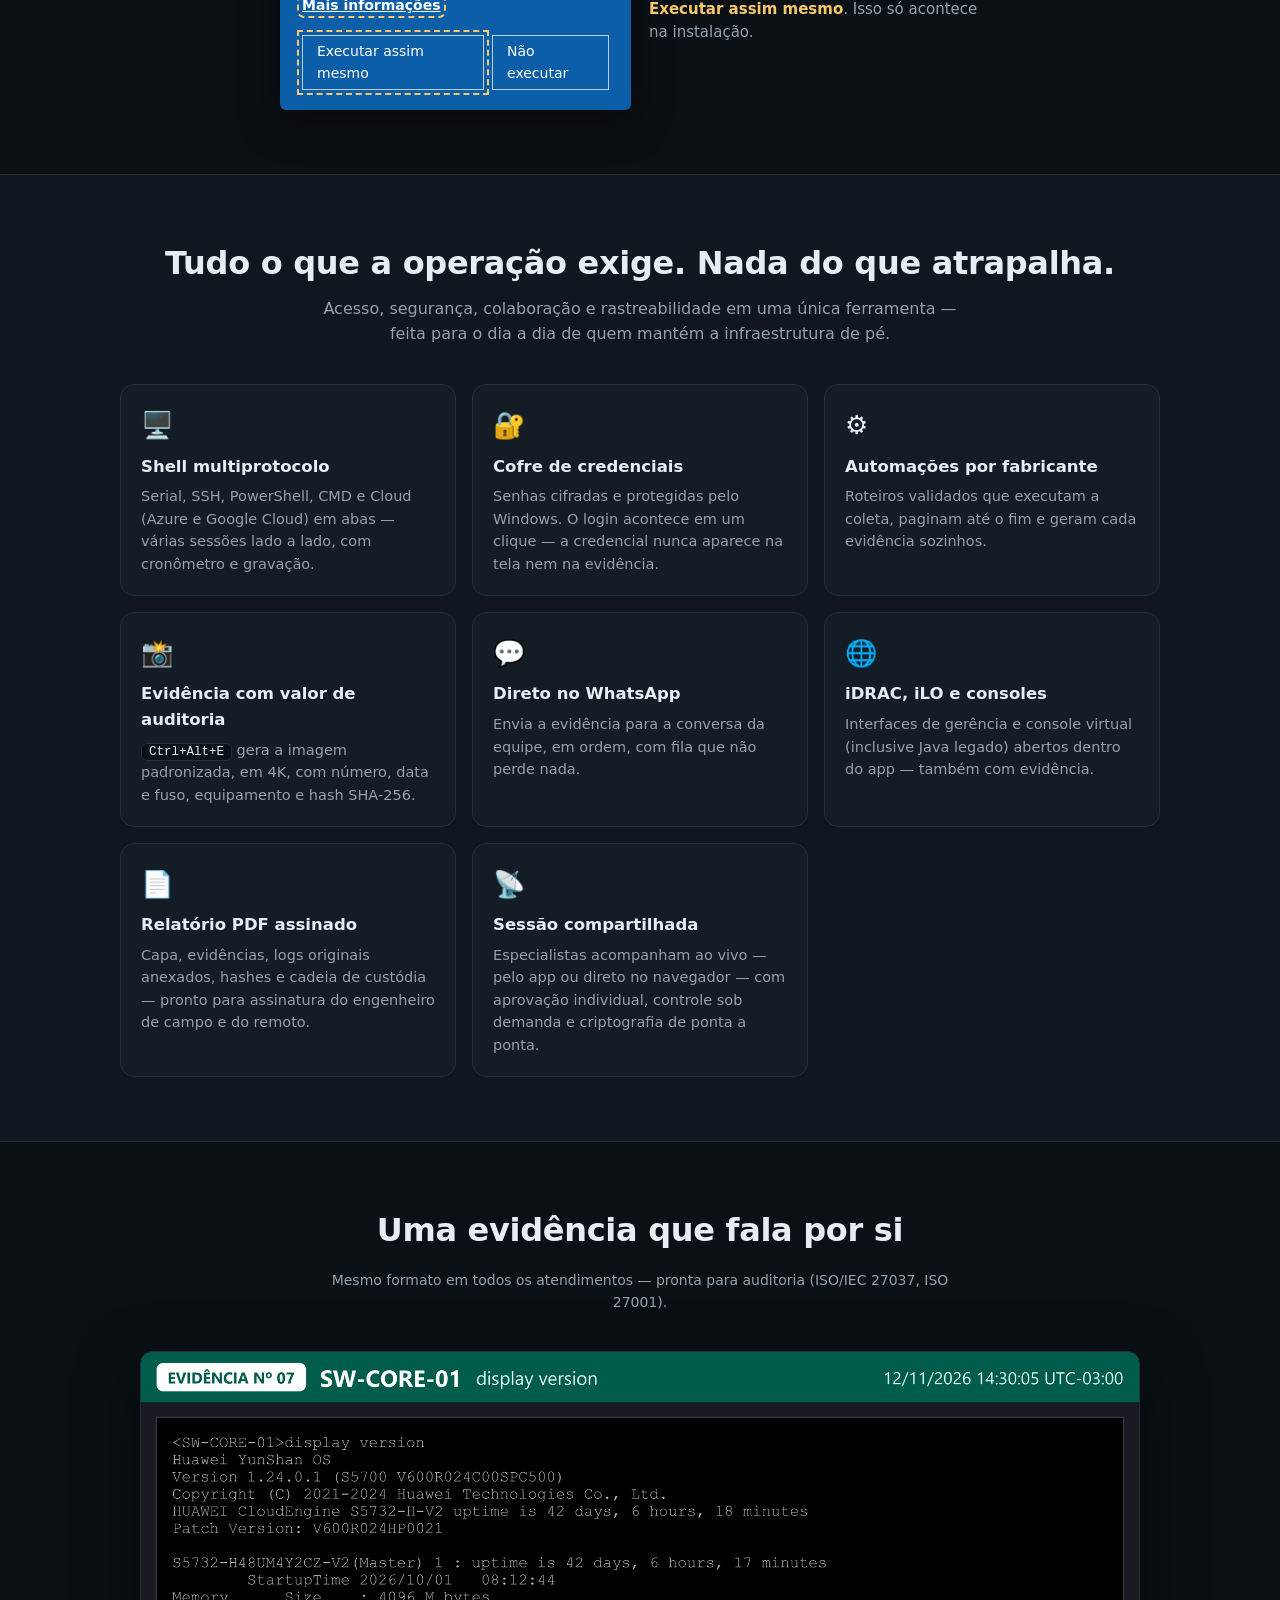
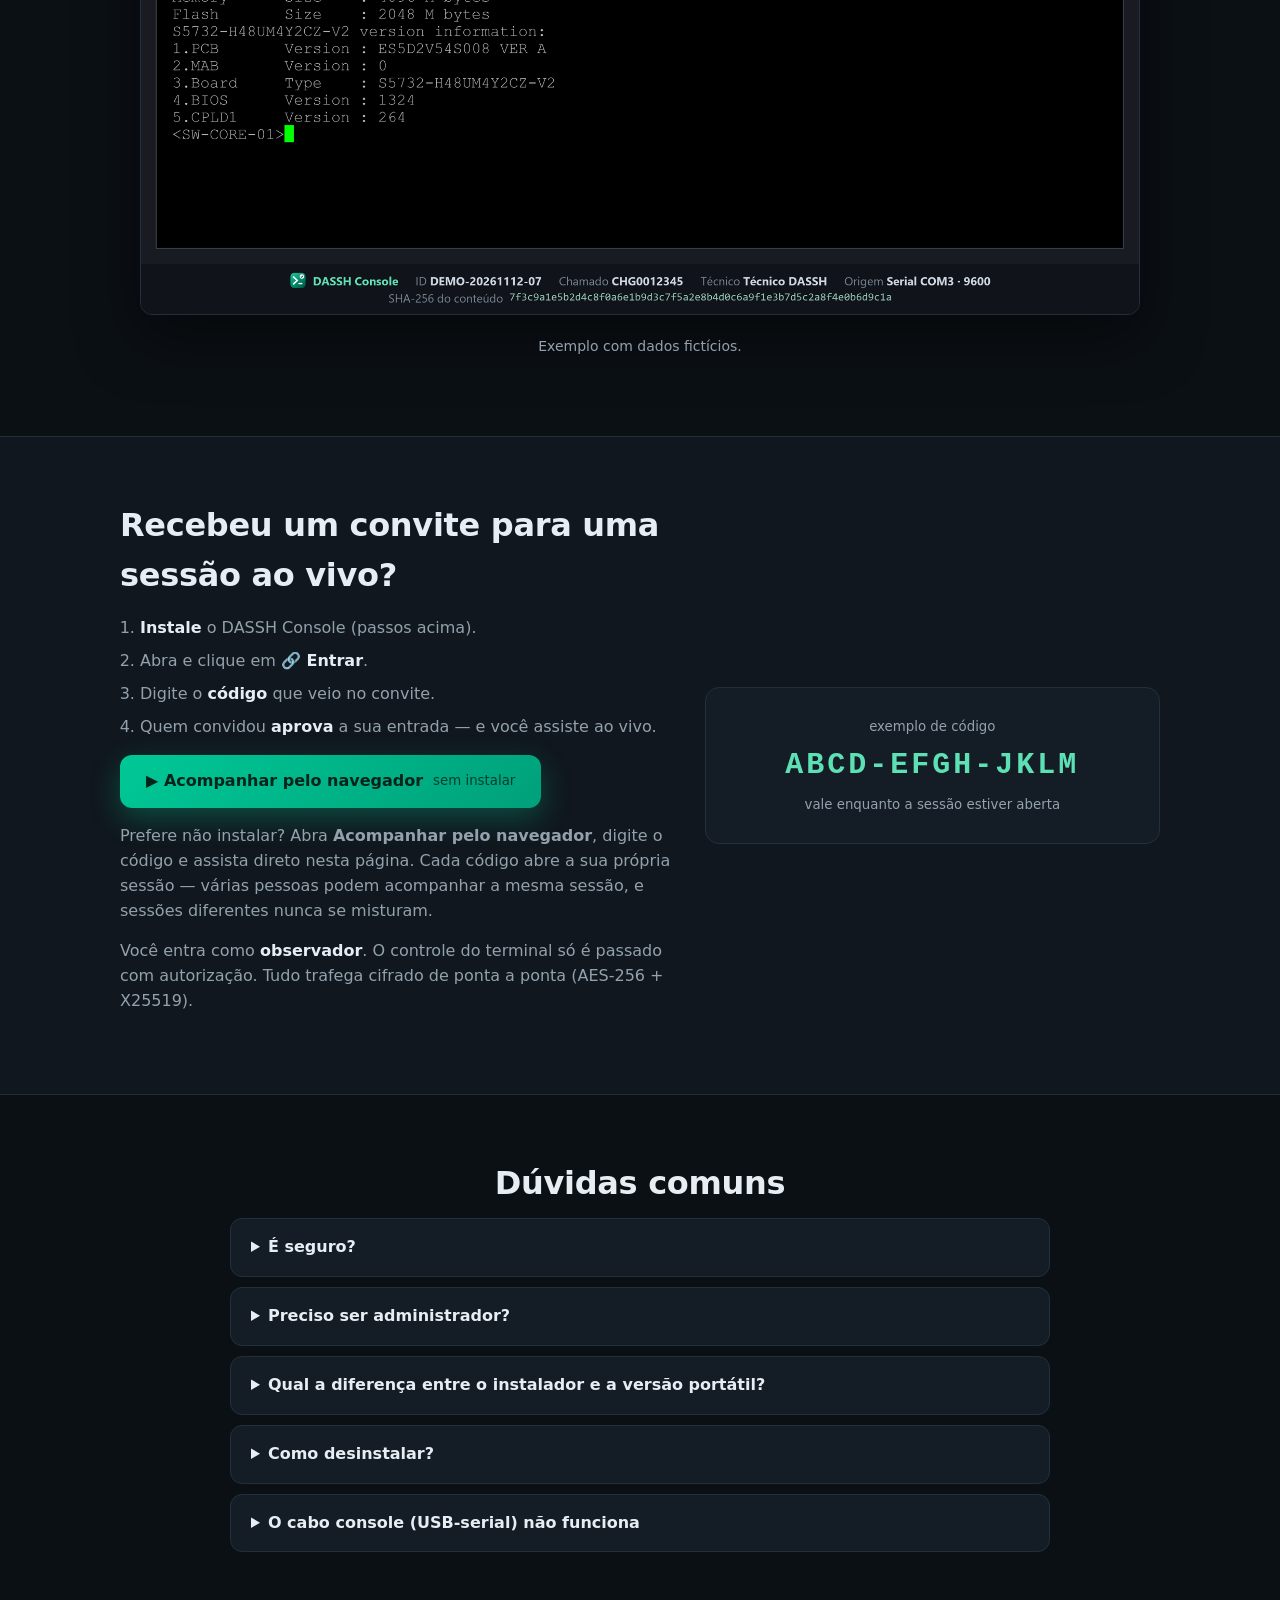
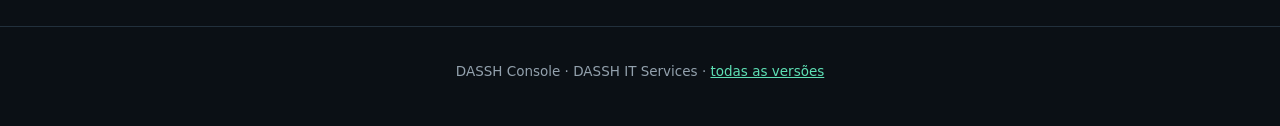
==== commit 8669bebd: "Topo: logo pulsando no mesmo compasso e 'DASSH Console' digitado; headline mais clara Co-Authored-By" ====
--- a/index.html
+++ b/index.html
@@ -3,7 +3,7 @@
 <head>
 <meta charset="utf-8">
 <meta name="viewport" content="width=device-width, initial-scale=1">
-<title>DASSH Console — opere qualquer infraestrutura, prove cada comando</title>
+<title>DASSH Console — toda a sua infraestrutura em um só shell</title>
 <meta name="description" content="DASSH Console: shell avançado multiprotocolo (Serial, SSH, PowerShell, nuvem, iDRAC/iLO) com cofre de credenciais, sessão compartilhada com criptografia de ponta a ponta, automação e evidências auditáveis.">
 <link rel="icon" href="img/favicon.ico">
 <style>
@@ -21,7 +21,7 @@
     border-bottom: 1px solid var(--borda); }
   header.topo .cont { display: flex; align-items: center; justify-content: space-between; height: 62px; }
   .marca { display: flex; align-items: center; gap: 10px; text-decoration: none; color: var(--texto); font-weight: 700; }
-  .marca img { width: 32px; height: 32px; }
+  .marca .tlogo { width: 32px; height: 32px; overflow: visible; transform-origin: 50% 50%; } #tnome { min-width: 8.2em; font-family: ui-monospace, Consolas, monospace; letter-spacing: .3px; }
   nav a { color: var(--suave); text-decoration: none; margin-left: 22px; font-size: 14.5px; }
   nav a:hover { color: var(--texto); }
   @media (max-width: 720px) { nav { display: none; } }
@@ -106,7 +106,13 @@
 </head>
 <body>
 <header class="topo"><div class="cont">
-  <a class="marca" href="#"><img src="img/logo.png" alt="">DASSH Console</a>
+  <a class="marca" href="#" aria-label="DASSH Console"><svg class="tlogo" id="tlogo" viewBox="0 0 100 100" aria-hidden="true">
+    <rect x="6" y="6" width="88" height="88" rx="22" fill="url(#hlg)"/>
+    <polyline points="24,30 46,50 24,70" fill="none" stroke="#fff" stroke-width="9.5" stroke-linecap="round" stroke-linejoin="round"/>
+    <rect id="tcur" x="52" y="63.5" width="24" height="9" rx="4.5" fill="#fff"/>
+    <circle cx="73" cy="27" r="13" fill="#fff"/>
+    <polyline points="66.5,27.5 71.5,32.5 80,21.5" fill="none" stroke="#004e40" stroke-width="4.2" stroke-linecap="round" stroke-linejoin="round"/>
+  </svg><span id="tnome" aria-hidden="true"></span></a>
   <nav><a href="#instalar">Instalar</a><a href="#recursos">Recursos</a><a href="#convite">Recebi um convite</a><a href="ao-vivo.html">Assistir ao vivo</a><a href="#duvidas">Dúvidas</a></nav>
 </div></header>
 
@@ -120,7 +126,7 @@
     <polyline points="66.5,27.5 71.5,32.5 80,21.5" fill="none" stroke="#004e40" stroke-width="4.2" stroke-linecap="round" stroke-linejoin="round"/>
   </svg>
   <div><div class="prompt" aria-hidden="true"><span class="ps">dassh@ops:~$</span> <span id="digita"></span><i id="caret"></i></div></div>
-  <h1>Opere qualquer infraestrutura.<br><span class="grad">Prove cada comando.</span></h1>
+  <h1>Toda a sua infraestrutura em um só shell.<br><span class="grad">Cada comando registrado e auditável.</span></h1>
   <p class="sub">O DASSH Console é o shell profissional que une <b>Serial, SSH, PowerShell, Cloud (Azure e Google Cloud) e iDRAC/iLO</b>
     em uma só plataforma — com <b>cofre de credenciais</b>, <b>sessão compartilhada com criptografia de ponta a ponta</b>,
     automações por fabricante e <b>evidências com valor de auditoria</b>, do primeiro comando ao relatório assinado.</p>
@@ -212,13 +218,22 @@
   const el = document.getElementById("digita"); if (!cur || !cur.animate) return;
   const k = [{ opacity: 1 }, { opacity: 1, offset: 0.5 }, { opacity: 0, offset: 0.5 }, { opacity: 0 }], o = { duration: 1000, iterations: Infinity };
   const anims = [cur.animate(k, o), car.animate(k, o)];
+  const tcur = document.getElementById("tcur"), tlogo = document.getElementById("tlogo"), tnome = document.getElementById("tnome");
+  const topo = [tcur.animate(k, o)];
   const calmo = matchMedia("(prefers-reduced-motion: reduce)").matches;
   const brilho = (a) => "drop-shadow(0 4px " + (8 + a * 18) + "px rgba(0,200,150," + (0.3 + a * 0.45) + "))";
   if (!calmo) anims.push(logo.animate([
     { transform: "scale(1)", filter: brilho(0) }, { transform: "scale(1.10)", filter: brilho(1), offset: 0.08 },
     { transform: "scale(1)", filter: brilho(0.2), offset: 0.18 }, { transform: "scale(1.06)", filter: brilho(0.7), offset: 0.26 },
     { transform: "scale(1)", filter: brilho(0), offset: 0.42 }, { transform: "scale(1)", filter: brilho(0) }], Object.assign({ easing: "ease-out" }, o)));
-  const zera = () => anims.forEach((a) => (a.currentTime = 0));   // tudo no mesmo compasso
+  if (!calmo) topo.push(tlogo.animate([
+    { transform: "scale(1)" }, { transform: "scale(1.12)", offset: 0.08 }, { transform: "scale(1)", offset: 0.18 },
+    { transform: "scale(1.07)", offset: 0.26 }, { transform: "scale(1)", offset: 0.42 }, { transform: "scale(1)" }], Object.assign({ easing: "ease-out" }, o)));
+  // "DASSH Console" se digita no topo (uma vez), como no app
+  const marca = "DASSH Console";
+  if (calmo) tnome.textContent = marca;
+  else { let j = 0; const dig = () => { tnome.textContent = marca.slice(0, ++j); if (j < marca.length) setTimeout(dig, 75 + Math.random() * 50); }; setTimeout(dig, 300); }
+  const zera = () => anims.concat(topo).forEach((a) => (a.currentTime = 0));   // tudo no mesmo compasso
   const frases = ["connect --serial COM3 --vault", "share --live --e2e", "run coleta --vendor huawei --all-pages", "evidence --sha256 --pdf --sign"];
   let f = 0, i = 0, apagando = false;
   const passo = () => {
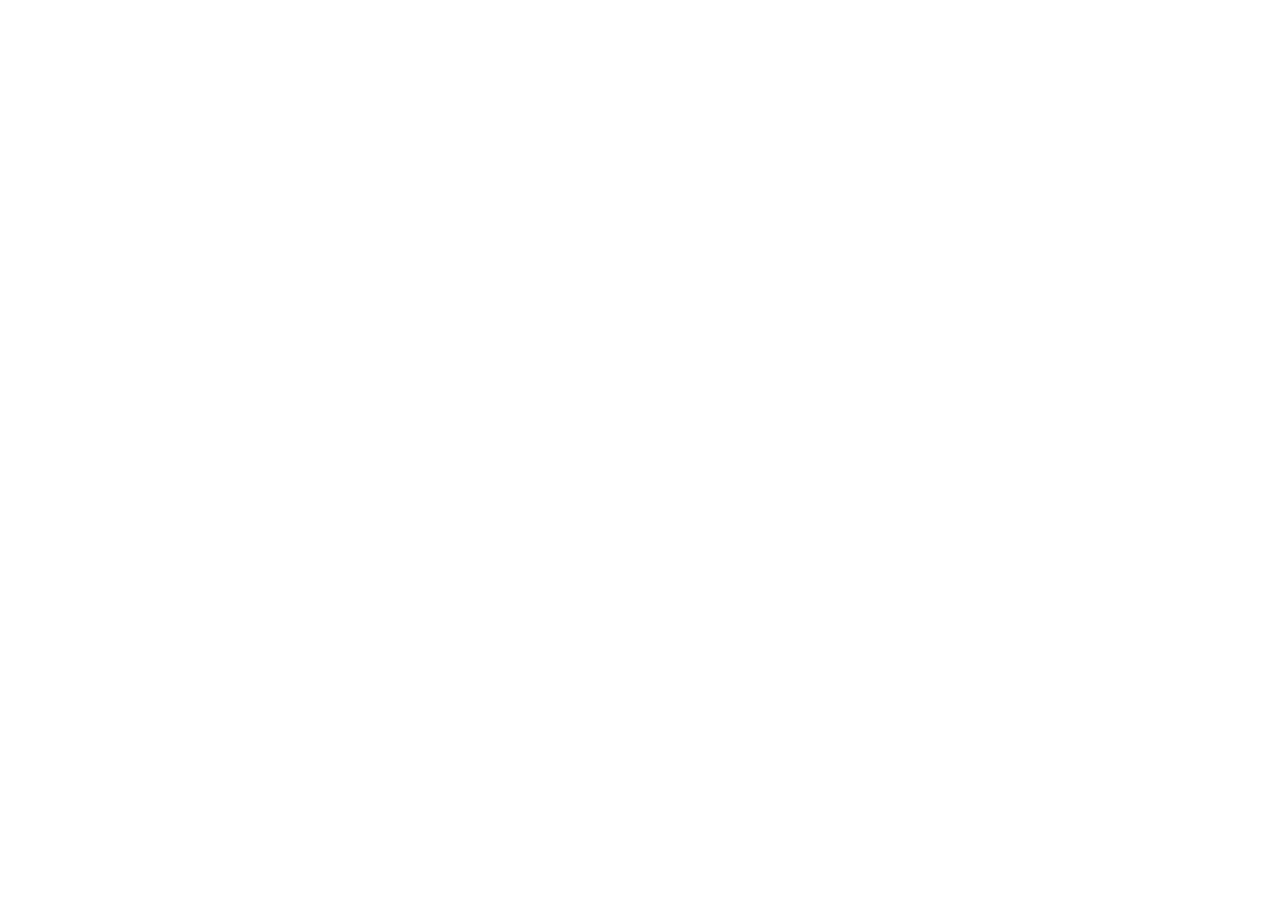
==== commit 7d35b2e3: "Site mudou para claudiosirimarco.github.io/dassh: paginas antigas redirecionam (convite ao-vivo pres" ====
--- a/index.html
+++ b/index.html
@@ -1,267 +1,11 @@
-<!doctype html>
-<html lang="pt-BR">
-<head>
-<meta charset="utf-8">
-<meta name="viewport" content="width=device-width, initial-scale=1">
-<title>DASSH Console — toda a sua infraestrutura em um só shell</title>
-<meta name="description" content="DASSH Console: shell avançado multiprotocolo (Serial, SSH, PowerShell, nuvem, iDRAC/iLO) com cofre de credenciais, sessão compartilhada com criptografia de ponta a ponta, automação e evidências auditáveis.">
-<link rel="icon" href="img/favicon.ico">
-<style>
-  :root {
-    --fundo: #0b1015; --fundo2: #10171e; --painel: #141d26; --borda: #22303c; --texto: #e6edf3; --suave: #93a1ad;
-    --verde: #00c896; --verde-esc: #004e40; --verde-cl: #5ee0b5; --aviso: #f6c86b; --raio: 14px;
-  }
-  * { box-sizing: border-box; }
-  html { scroll-behavior: smooth; }
-  body { margin: 0; background: var(--fundo); color: var(--texto); line-height: 1.55;
-    font: 16px/1.55 "Segoe UI", system-ui, -apple-system, Roboto, "Helvetica Neue", Arial, sans-serif; }
-  a { color: var(--verde-cl); }
-  .cont { max-width: 1080px; margin: 0 auto; padding: 0 20px; }
-  header.topo { position: sticky; top: 0; z-index: 5; background: rgba(11,16,21,.85); backdrop-filter: blur(10px);
-    border-bottom: 1px solid var(--borda); }
-  header.topo .cont { display: flex; align-items: center; justify-content: space-between; height: 62px; }
-  .marca { display: flex; align-items: center; gap: 10px; text-decoration: none; color: var(--texto); font-weight: 700; }
-  .marca .tlogo { width: 32px; height: 32px; overflow: visible; transform-origin: 50% 50%; } #tnome { min-width: 8.2em; font-family: ui-monospace, Consolas, monospace; letter-spacing: .3px; }
-  nav a { color: var(--suave); text-decoration: none; margin-left: 22px; font-size: 14.5px; }
-  nav a:hover { color: var(--texto); }
-  @media (max-width: 720px) { nav { display: none; } }
-
-  .hero { padding: 76px 0 56px; text-align: center;
-    background: radial-gradient(800px 380px at 50% -40px, rgba(0,200,150,.20), transparent 70%); }
-  .hero img.logo { width: 92px; height: 92px; filter: drop-shadow(0 10px 30px rgba(0,200,150,.35)); }
-  .hero h1 { font-size: clamp(32px, 5vw, 52px); margin: 18px 0 10px; letter-spacing: -.5px; line-height: 1.1; }
-  .hero p.sub { color: var(--suave); font-size: clamp(16px, 2.2vw, 19px); max-width: 680px; margin: 0 auto 30px; }
-  .botoes { display: flex; gap: 12px; justify-content: center; flex-wrap: wrap; }
-  .btn { display: inline-flex; align-items: center; gap: 10px; padding: 14px 26px; border-radius: 12px; font-weight: 650;
-    text-decoration: none; font-size: 16px; border: 1px solid var(--borda); color: var(--texto); background: var(--painel);
-    transition: transform .15s, box-shadow .15s, border-color .15s; }
-  .btn:hover { transform: translateY(-2px); border-color: var(--verde); }
-  .btn.prim { background: linear-gradient(135deg, var(--verde), #00a07a); color: #04231b; border: 0;
-    box-shadow: 0 10px 30px rgba(0,200,150,.30); }
-  .btn.prim:hover { box-shadow: 0 14px 38px rgba(0,200,150,.45); }
-  .btn small { font-weight: 500; opacity: .8; }
-  .req { color: var(--suave); font-size: 13.5px; margin-top: 16px; }
-
-  section { padding: 64px 0; }
-  section.alt { background: var(--fundo2); border-top: 1px solid var(--borda); border-bottom: 1px solid var(--borda); }
-  h2 { font-size: clamp(24px, 3.4vw, 32px); margin: 0 0 8px; text-align: center; letter-spacing: -.3px; }
-  .lead { color: var(--suave); text-align: center; margin: 0 auto 38px; max-width: 640px; }
-
-  .passos { display: grid; grid-template-columns: repeat(3, 1fr); gap: 18px; counter-reset: p; }
-  @media (max-width: 860px) { .passos { grid-template-columns: 1fr; } }
-  .passo { background: var(--painel); border: 1px solid var(--borda); border-radius: var(--raio); padding: 24px; position: relative; }
-  .passo::before { counter-increment: p; content: counter(p); position: absolute; top: -16px; left: 22px; width: 34px; height: 34px;
-    border-radius: 50%; background: var(--verde); color: #04231b; font-weight: 800; display: grid; place-items: center; }
-  .passo h3 { margin: 8px 0 8px; font-size: 18px; }
-  .passo p { margin: 0; color: var(--suave); font-size: 15px; }
-  kbd { font: 12.5px Consolas, monospace; background: #0b1218; border: 1px solid var(--borda); border-radius: 6px; padding: 1px 7px; color: var(--texto); }
-
-  /* "Windows protegeu o computador" desenhado em HTML (sem print) */
-  .smart { margin: 28px auto 0; max-width: 720px; display: grid; grid-template-columns: 1fr 1fr; gap: 18px; align-items: center; }
-  @media (max-width: 760px) { .smart { grid-template-columns: 1fr; } }
-  .win { background: #0c5ea8; color: #fff; border-radius: 6px; padding: 20px 22px; font-size: 14px; box-shadow: 0 12px 40px rgba(0,0,0,.45); }
-  .win b { font-size: 20px; font-weight: 600; display: block; margin-bottom: 10px; }
-  .win .link { text-decoration: underline; font-weight: 600; outline: 2px dashed var(--aviso); outline-offset: 3px; border-radius: 2px; }
-  .win .rodape { display: flex; justify-content: flex-end; gap: 8px; margin-top: 18px; }
-  .win .rodape span { border: 1px solid rgba(255,255,255,.7); padding: 5px 14px; }
-  .win .rodape span.exec { outline: 2px dashed var(--aviso); outline-offset: 3px; }
-  .smart .exp { color: var(--suave); font-size: 15px; }
-  .smart .exp b { color: var(--aviso); }
-
-  .recursos { display: grid; grid-template-columns: repeat(3, 1fr); gap: 16px; }
-  @media (max-width: 860px) { .recursos { grid-template-columns: 1fr 1fr; } }
-  @media (max-width: 560px) { .recursos { grid-template-columns: 1fr; } }
-  .rec { background: var(--painel); border: 1px solid var(--borda); border-radius: var(--raio); padding: 20px; }
-  .rec .ic { font-size: 26px; }
-  .rec h3 { margin: 8px 0 6px; font-size: 16.5px; }
-  .rec p { margin: 0; color: var(--suave); font-size: 14.5px; }
-
-  .ev { text-align: center; }
-  .ev img { width: 100%; max-width: 1000px; border-radius: 12px; border: 1px solid var(--borda); box-shadow: 0 20px 60px rgba(0,0,0,.5); }
-  .ev p { color: var(--suave); font-size: 14px; margin-top: 14px; }
-
-  .convite { display: grid; grid-template-columns: 1.1fr .9fr; gap: 28px; align-items: center; }
-  @media (max-width: 860px) { .convite { grid-template-columns: 1fr; } }
-  .convite ol { padding-left: 20px; color: var(--suave); } .convite li { margin: 8px 0; } .convite li b { color: var(--texto); }
-  .codigo { background: var(--painel); border: 1px solid var(--borda); border-radius: var(--raio); padding: 26px; text-align: center; }
-  .codigo .c { font: 700 clamp(22px, 4vw, 30px) Consolas, monospace; letter-spacing: 3px; color: var(--verde-cl); margin: 10px 0; }
-  .codigo small { color: var(--suave); }
-
-  details { background: var(--painel); border: 1px solid var(--borda); border-radius: 12px; padding: 16px 20px; margin: 10px auto; max-width: 820px; }
-  summary { cursor: pointer; font-weight: 600; }
-  details p { color: var(--suave); margin: 10px 0 0; }
-
-  footer { padding: 34px 0 44px; text-align: center; color: var(--suave); font-size: 13.5px; border-top: 1px solid var(--borda); }
-  .hero svg.logo { width: 96px; height: 96px; transform-origin: 50% 50%; overflow: visible; }
-  .prompt { display: inline-flex; align-items: center; gap: 8px; margin-top: 18px; padding: 8px 14px; border-radius: 10px; min-width: min(420px, 100%);
-    background: #0a0f14; border: 1px solid var(--borda); font: 500 15px/1.3 ui-monospace, Consolas, monospace; color: var(--texto); max-width: 100%; text-align: left; }
-  .prompt .ps { color: var(--verde); white-space: nowrap; }
-  #caret { display: inline-block; width: 9px; height: 18px; background: var(--verde); border-radius: 2px; flex: none; }
-  .hero h1 .grad { background: linear-gradient(90deg, var(--verde), var(--verde-cl)); -webkit-background-clip: text; background-clip: text; color: transparent; }
-  .selos { display: flex; flex-wrap: wrap; gap: 8px; justify-content: center; margin: 22px auto 0; max-width: 760px; }
-  .selos span { font-size: 13px; color: var(--suave); border: 1px solid var(--borda); background: var(--painel); border-radius: 999px; padding: 5px 12px; }
-  .contador { color: var(--verde-cl) !important; font-size: 14px !important; }
-  .contador b { color: var(--texto); }
-</style>
-</head>
-<body>
-<header class="topo"><div class="cont">
-  <a class="marca" href="#" aria-label="DASSH Console"><svg class="tlogo" id="tlogo" viewBox="0 0 100 100" aria-hidden="true">
-    <rect x="6" y="6" width="88" height="88" rx="22" fill="url(#hlg)"/>
-    <polyline points="24,30 46,50 24,70" fill="none" stroke="#fff" stroke-width="9.5" stroke-linecap="round" stroke-linejoin="round"/>
-    <rect id="tcur" x="52" y="63.5" width="24" height="9" rx="4.5" fill="#fff"/>
-    <circle cx="73" cy="27" r="13" fill="#fff"/>
-    <polyline points="66.5,27.5 71.5,32.5 80,21.5" fill="none" stroke="#004e40" stroke-width="4.2" stroke-linecap="round" stroke-linejoin="round"/>
-  </svg><span id="tnome" aria-hidden="true"></span></a>
-  <nav><a href="#instalar">Instalar</a><a href="#recursos">Recursos</a><a href="#convite">Recebi um convite</a><a href="ao-vivo.html">Assistir ao vivo</a><a href="#duvidas">Dúvidas</a></nav>
-</div></header>
-
-<section class="hero"><div class="cont">
-  <svg class="logo" id="hlogo" viewBox="0 0 100 100" role="img" aria-label="DASSH Console">
-    <defs><linearGradient id="hlg" x1="0" y1="0" x2="1" y2="1"><stop offset="0" stop-color="#00c896"/><stop offset="1" stop-color="#004e40"/></linearGradient></defs>
-    <rect x="6" y="6" width="88" height="88" rx="22" fill="url(#hlg)"/>
-    <polyline points="24,30 46,50 24,70" fill="none" stroke="#fff" stroke-width="9.5" stroke-linecap="round" stroke-linejoin="round"/>
-    <rect id="hcur" x="52" y="63.5" width="24" height="9" rx="4.5" fill="#fff"/>
-    <circle cx="73" cy="27" r="13" fill="#fff"/>
-    <polyline points="66.5,27.5 71.5,32.5 80,21.5" fill="none" stroke="#004e40" stroke-width="4.2" stroke-linecap="round" stroke-linejoin="round"/>
-  </svg>
-  <div><div class="prompt" aria-hidden="true"><span class="ps">dassh@ops:~$</span> <span id="digita"></span><i id="caret"></i></div></div>
-  <h1>Toda a sua infraestrutura em um só shell.<br><span class="grad">Cada comando registrado e auditável.</span></h1>
-  <p class="sub">O DASSH Console é o shell profissional que une <b>Serial, SSH, PowerShell, Cloud (Azure e Google Cloud) e iDRAC/iLO</b>
-    em uma só plataforma — com <b>cofre de credenciais</b>, <b>sessão compartilhada com criptografia de ponta a ponta</b>,
-    automações por fabricante e <b>evidências com valor de auditoria</b>, do primeiro comando ao relatório assinado.</p>
-  <div class="botoes">
-    <a class="btn prim" href="https://github.com/ClaudioSirimarco/dassh-console-download/releases/latest/download/DASSH-Console-Setup.exe">⬇ Baixar para Windows <small>instalador</small></a>
-    <a class="btn" href="https://github.com/ClaudioSirimarco/dassh-console-download/releases/latest/download/DASSH-Console-Portatil.zip">Versão portátil <small>.zip</small></a>
-  </div>
-  <div class="selos"><span>🔒 AES-256-GCM + X25519</span><span>🧾 SHA-256 em cada evidência</span><span>✍️ PDF com assinatura digital</span><span>📐 ISO/IEC 27037</span></div>
-  <p class="req contador" id="contador" hidden></p>
-  <p class="req">Windows 10 ou 11 (64 bits) · não precisa ser administrador · versão de testes</p>
-</div></section>
-
-<section id="instalar"><div class="cont">
-  <h2>Instalar em 3 passos</h2>
-  <p class="lead">Leva menos de um minuto. Nada é enviado para fora do seu computador.</p>
-  <div class="passos">
-    <div class="passo"><h3>Baixe</h3><p>Clique em <b>Baixar para Windows</b>. O arquivo <kbd>DASSH-Console-Setup.exe</kbd> vai para a pasta Downloads.</p></div>
-    <div class="passo"><h3>Execute</h3><p>Abra o arquivo. Se o Windows mostrar <b>“O Windows protegeu o computador”</b>, veja abaixo — é normal nesta fase.</p></div>
-    <div class="passo"><h3>Use</h3><p>O atalho <b>DASSH Console</b> aparece na Área de Trabalho. Escolha a conexão no topo e clique em <b>Conectar</b>.</p></div>
-  </div>
-  <div class="smart">
-    <div class="win" aria-hidden="true"><b>O Windows protegeu o computador</b>
-      O Microsoft Defender SmartScreen impediu que um aplicativo desconhecido fosse iniciado…<br><br>
-      <span class="link">Mais informações</span>
-      <div class="rodape"><span class="exec">Executar assim mesmo</span><span>Não executar</span></div></div>
-    <div class="exp">O DASSH Console ainda não tem <b>assinatura digital</b> (está a caminho). Por isso o Windows avisa.<br><br>
-      Clique em <b>Mais informações</b> e depois em <b>Executar assim mesmo</b>. Isso só acontece na instalação.</div>
-  </div>
-</div></section>
-
-<section class="alt" id="recursos"><div class="cont">
-  <h2>Tudo o que a operação exige. Nada do que atrapalha.</h2>
-  <p class="lead">Acesso, segurança, colaboração e rastreabilidade em uma única ferramenta — feita para o dia a dia de quem mantém a infraestrutura de pé.</p>
-  <div class="recursos">
-    <div class="rec"><div class="ic">🖥️</div><h3>Shell multiprotocolo</h3><p>Serial, SSH, PowerShell, CMD e Cloud (Azure e Google Cloud) em abas — várias sessões lado a lado, com cronômetro e gravação.</p></div>
-    <div class="rec"><div class="ic">🔐</div><h3>Cofre de credenciais</h3><p>Senhas cifradas e protegidas pelo Windows. O login acontece em um clique — a credencial nunca aparece na tela nem na evidência.</p></div>
-    <div class="rec"><div class="ic">⚙️</div><h3>Automações por fabricante</h3><p>Roteiros validados que executam a coleta, paginam até o fim e geram cada evidência sozinhos.</p></div>
-    <div class="rec"><div class="ic">📸</div><h3>Evidência com valor de auditoria</h3><p><kbd>Ctrl+Alt+E</kbd> gera a imagem padronizada, em 4K, com número, data e fuso, equipamento e hash SHA-256.</p></div>
-    <div class="rec"><div class="ic">💬</div><h3>Direto no WhatsApp</h3><p>Envia a evidência para a conversa da equipe, em ordem, com fila que não perde nada.</p></div>
-    <div class="rec"><div class="ic">🌐</div><h3>iDRAC, iLO e consoles</h3><p>Interfaces de gerência e console virtual (inclusive Java legado) abertos dentro do app — também com evidência.</p></div>
-    <div class="rec"><div class="ic">📄</div><h3>Relatório PDF assinado</h3><p>Capa, evidências, logs originais anexados, hashes e cadeia de custódia — pronto para assinatura do engenheiro de campo e do remoto.</p></div>
-    <div class="rec"><div class="ic">📡</div><h3>Sessão compartilhada</h3><p>Especialistas acompanham ao vivo — pelo app ou direto no navegador — com aprovação individual, controle sob demanda e criptografia de ponta a ponta.</p></div>
-  </div>
-</div></section>
-
-<section class="ev"><div class="cont">
-  <h2>Uma evidência que fala por si</h2>
-  <p class="lead">Mesmo formato em todos os atendimentos — pronta para auditoria (ISO/IEC 27037, ISO 27001).</p>
-  <img src="img/evidencia-exemplo.png" alt="Exemplo de evidência gerada pelo DASSH Console" loading="lazy">
-  <p>Exemplo com dados fictícios.</p>
-</div></section>
-
-<section class="alt" id="convite"><div class="cont convite">
-  <div>
-    <h2 style="text-align:left">Recebeu um convite para uma sessão ao vivo?</h2>
-    <ol>
-      <li><b>Instale</b> o DASSH Console (passos acima).</li>
-      <li>Abra e clique em <b>🔗 Entrar</b>.</li>
-      <li>Digite o <b>código</b> que veio no convite.</li>
-      <li>Quem convidou <b>aprova</b> a sua entrada — e você assiste ao vivo.</li>
-    </ol>
-    <p><a class="btn prim" href="ao-vivo.html">▶ Acompanhar pelo navegador <small>sem instalar</small></a></p>
-    <p style="color:var(--suave)">Prefere não instalar? Abra <b>Acompanhar pelo navegador</b>, digite o código e assista direto nesta página.
-      Cada código abre a sua própria sessão — várias pessoas podem acompanhar a mesma sessão, e sessões diferentes nunca se misturam.</p>
-    <p style="color:var(--suave)">Você entra como <b style="color:var(--texto)">observador</b>. O controle do terminal só é passado com
-      autorização. Tudo trafega cifrado de ponta a ponta (AES-256 + X25519).</p>
-  </div>
-  <div class="codigo"><small>exemplo de código</small><div class="c">ABCD-EFGH-JKLM</div><small>vale enquanto a sessão estiver aberta</small></div>
-</div></section>
-
-<section id="duvidas"><div class="cont">
-  <h2>Dúvidas comuns</h2>
-  <details><summary>É seguro?</summary><p>O app roda no seu computador. Evidências, logs e senhas ficam com você (as senhas
-    protegidas pelo próprio Windows). A câmera e o microfone nunca são usados. Na sessão ao vivo, só quem você aprova consegue ver.</p></details>
-  <details><summary>Preciso ser administrador?</summary><p>Não. A instalação é só para o seu usuário. O app só pede permissão do
-    Windows em ações específicas (ex.: instalar o driver do cabo console ou adicionar um IP temporário), e sempre avisa antes.</p></details>
-  <details><summary>Qual a diferença entre o instalador e a versão portátil?</summary><p>O instalador cria atalhos e o desinstalador.
-    A portátil roda de uma pasta ou pendrive, sem instalar: descompacte e abra <kbd>DASSH Console.exe</kbd>.</p></details>
-  <details><summary>Como desinstalar?</summary><p>Configurações do Windows → Aplicativos → DASSH Console → Desinstalar.</p></details>
-  <details><summary>O cabo console (USB-serial) não funciona</summary><p>Use o botão 🩺 ao lado da porta COM: o app diagnostica
-    o cabo e o driver e indica a correção. O 🔓 libera uma porta que ficou presa.</p></details>
-</div></section>
-
-<footer><div class="cont">DASSH Console · DASSH IT Services · <a href="https://github.com/ClaudioSirimarco/dassh-console-download/releases">todas as versões</a></div></footer>
-<script>
-// logo vivo (igual ao app): o cursor do logo e o da frase piscam juntos (1 s) e o logo "bate" a cada aceso
-(() => {
-  const cur = document.getElementById("hcur"), car = document.getElementById("caret"), logo = document.getElementById("hlogo");
-  const el = document.getElementById("digita"); if (!cur || !cur.animate) return;
-  const k = [{ opacity: 1 }, { opacity: 1, offset: 0.5 }, { opacity: 0, offset: 0.5 }, { opacity: 0 }], o = { duration: 1000, iterations: Infinity };
-  const anims = [cur.animate(k, o), car.animate(k, o)];
-  const tcur = document.getElementById("tcur"), tlogo = document.getElementById("tlogo"), tnome = document.getElementById("tnome");
-  const topo = [tcur.animate(k, o)];
-  const calmo = matchMedia("(prefers-reduced-motion: reduce)").matches;
-  const brilho = (a) => "drop-shadow(0 4px " + (8 + a * 18) + "px rgba(0,200,150," + (0.3 + a * 0.45) + "))";
-  if (!calmo) anims.push(logo.animate([
-    { transform: "scale(1)", filter: brilho(0) }, { transform: "scale(1.10)", filter: brilho(1), offset: 0.08 },
-    { transform: "scale(1)", filter: brilho(0.2), offset: 0.18 }, { transform: "scale(1.06)", filter: brilho(0.7), offset: 0.26 },
-    { transform: "scale(1)", filter: brilho(0), offset: 0.42 }, { transform: "scale(1)", filter: brilho(0) }], Object.assign({ easing: "ease-out" }, o)));
-  if (!calmo) topo.push(tlogo.animate([
-    { transform: "scale(1)" }, { transform: "scale(1.12)", offset: 0.08 }, { transform: "scale(1)", offset: 0.18 },
-    { transform: "scale(1.07)", offset: 0.26 }, { transform: "scale(1)", offset: 0.42 }, { transform: "scale(1)" }], Object.assign({ easing: "ease-out" }, o)));
-  // "DASSH Console" se digita no topo (uma vez), como no app
-  const marca = "DASSH Console";
-  if (calmo) tnome.textContent = marca;
-  else { let j = 0; const dig = () => { tnome.textContent = marca.slice(0, ++j); if (j < marca.length) setTimeout(dig, 75 + Math.random() * 50); }; setTimeout(dig, 300); }
-  const zera = () => anims.concat(topo).forEach((a) => (a.currentTime = 0));   // tudo no mesmo compasso
-  const frases = ["connect --serial COM3 --vault", "share --live --e2e", "run coleta --vendor huawei --all-pages", "evidence --sha256 --pdf --sign"];
-  let f = 0, i = 0, apagando = false;
-  const passo = () => {
-    const alvo = frases[f];
-    if (!apagando) {
-      el.textContent = alvo.slice(0, ++i);
-      if (i === alvo.length) { apagando = true; zera(); return setTimeout(passo, 2600); }
-    } else {
-      el.textContent = alvo.slice(0, --i);
-      if (i === 0) { apagando = false; f = (f + 1) % frases.length; }
-    }
-    anims[0].currentTime = anims[1].currentTime = 0;   // digitando: cursor aceso, como no terminal
-    if (anims[2]) anims[2].currentTime = 600;           // sem batida enquanto digita
-    setTimeout(passo, apagando ? 28 : 55 + Math.random() * 60);
-  };
-  if (calmo) el.textContent = frases[0]; else setTimeout(passo, 600);
-})();
-</script>
-<script>
-// total de downloads (todas as versões), direto da API pública do GitHub — sem rastrear ninguém
-fetch("https://api.github.com/repos/ClaudioSirimarco/dassh-console-download/releases?per_page=100")
-  .then((r) => r.json()).then((rels) => {
-    let n = 0, v = "";
-    rels.forEach((r, i) => { if (i === 0) v = r.tag_name; (r.assets || []).forEach((a) => (n += a.download_count || 0)); });
-    if (!n) return;
-    const el = document.getElementById("contador");
-    el.innerHTML = `⬇ <b>${n.toLocaleString("pt-BR")}</b> downloads · versão atual <b>${v}</b>`; el.hidden = false;
-  }).catch(() => {});
-</script>
-</body>
-</html>
+<!doctype html>
+<html lang="pt-BR"><head><meta charset="utf-8">
+<meta name="viewport" content="width=device-width, initial-scale=1">
+<title>DASSH Console — novo endereço</title>
+<meta name="robots" content="noindex">
+<link rel="canonical" href="https://claudiosirimarco.github.io/dassh/">
+<meta http-equiv="refresh" content="2; url=https://claudiosirimarco.github.io/dassh/">
+<script>location.replace("https://claudiosirimarco.github.io/dassh/" + location.search + location.hash);</script>
+<style>body{margin:0;min-height:100vh;display:grid;place-items:center;background:#0d1117;color:#e6edf3;font:15px/1.5 'Segoe UI',system-ui,sans-serif;padding:16px;text-align:center}a{color:#3fb9a0}</style>
+</head><body><main><h1 style="font-size:20px">O DASSH Console mudou de endereço</h1>
+<p>Levando você para <a href="https://claudiosirimarco.github.io/dassh/">claudiosirimarco.github.io/dassh/</a>…</p></main></body></html>
